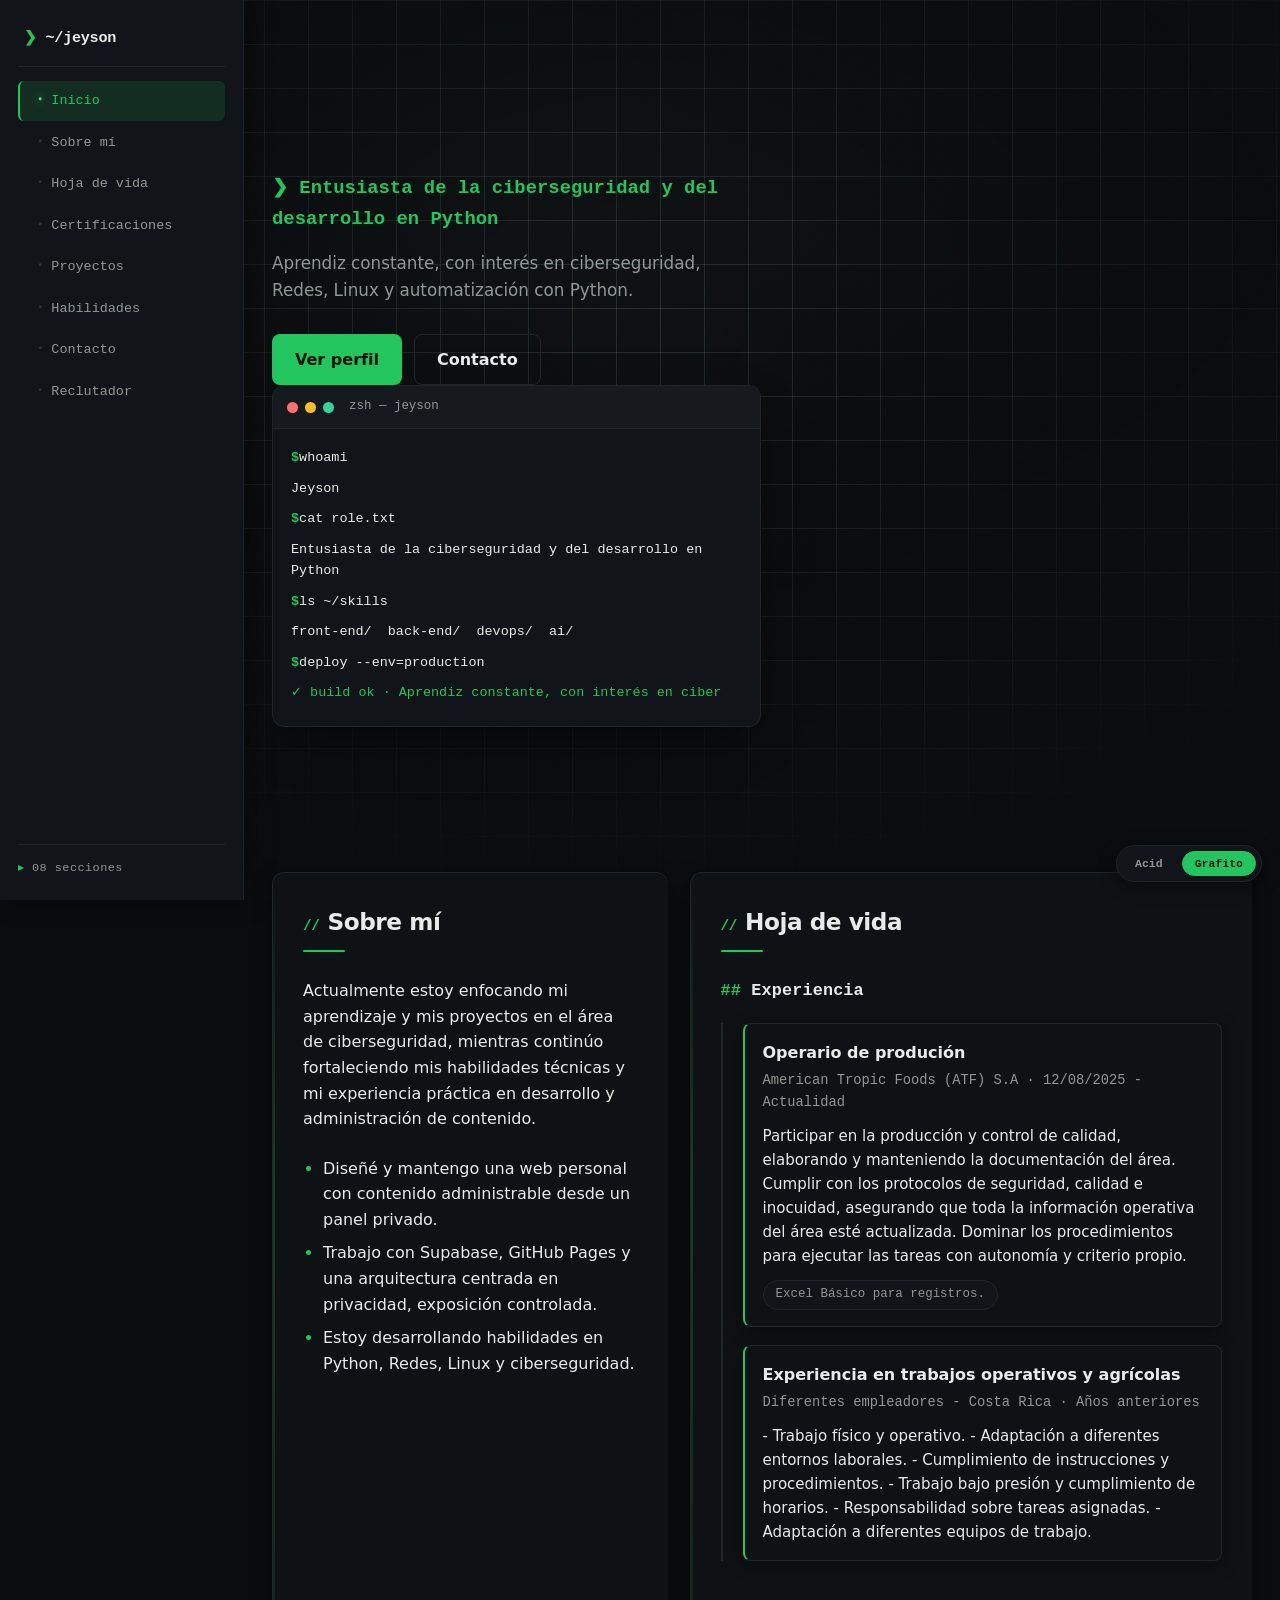
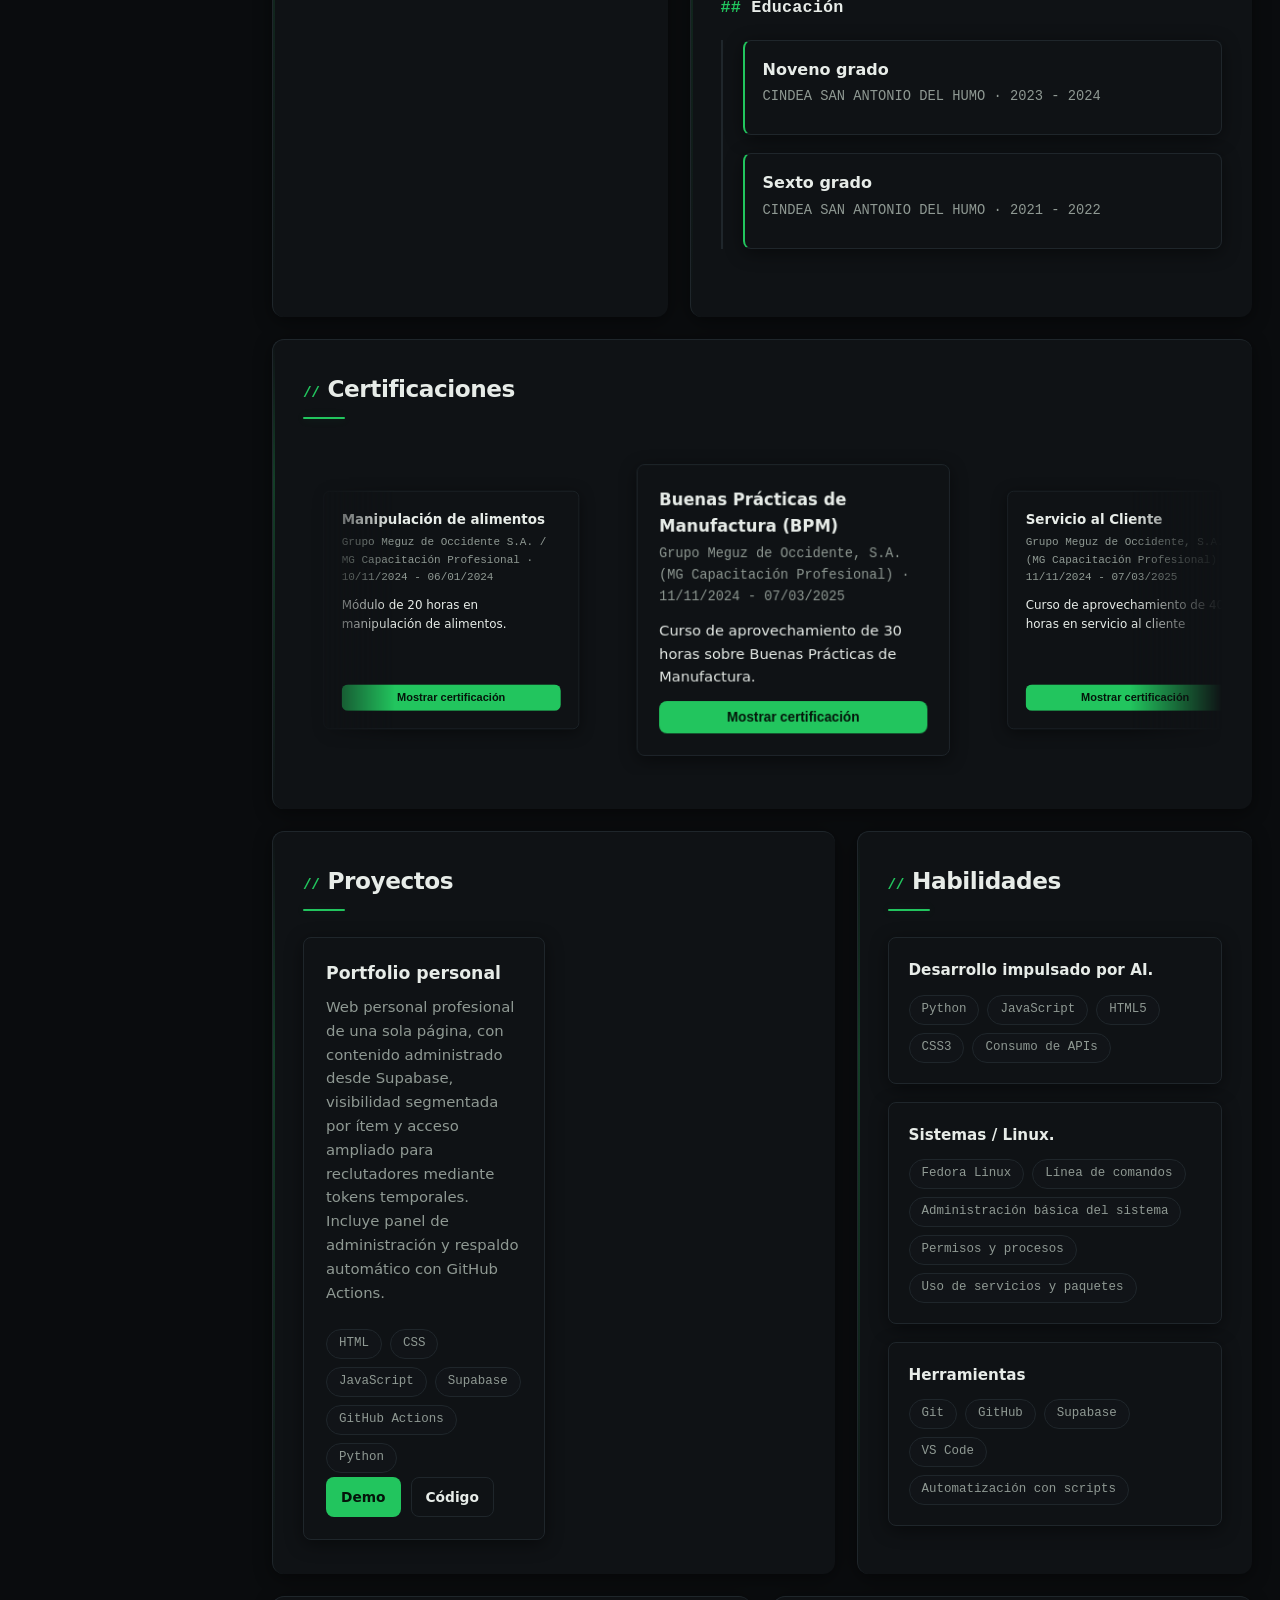
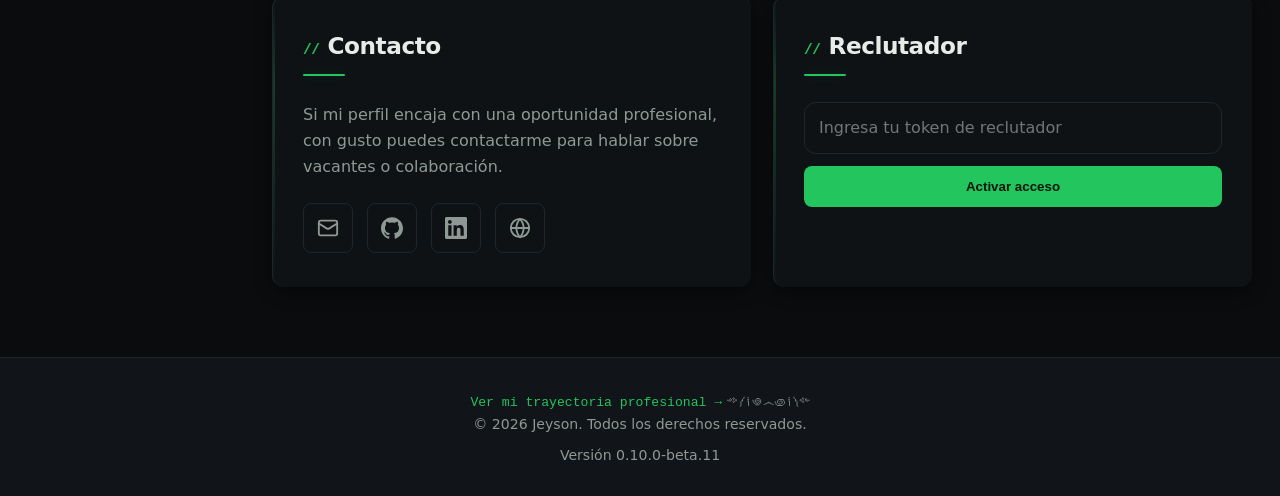
==== index.html @ a7261ca0 "rediseno UX/UI web principal (solo PC): dashboard/IDE + bento-grid, acento verde terminal, sidebar f" ====
<!DOCTYPE html>
<html lang="es" data-bg="graphite">
<head>
  <meta charset="UTF-8">
  <meta name="viewport" content="width=device-width, initial-scale=1.0">
  <title>⛓Portfolio⛓</title>
  <meta name="description" content="Web personal profesional.">
  <link rel="icon" type="image/x-icon" href="assets/darkness.ico">
  <link rel="stylesheet" href="style.css?v=15">
</head>
<body>
  <div class="bg-toggle" role="group" aria-label="Cambiar tono de fondo">
    <button type="button" data-bg="acid" aria-pressed="false">Acid</button>
    <button type="button" data-bg="graphite" aria-pressed="true">Grafito</button>
  </div>
  <main id="app"></main>
  <footer class="site-footer">
    <a class="peer-link" href="trayectoria/">Ver mi trayectoria profesional →</a>
    <a class="footer-admin" href="admin/">༺༼༐౷෴಄༐༽༻</a>
    <p class="footer-text">© 2026 Jeyson. Todos los derechos reservados.</p>
    <p>Versión 0.10.0-beta.11</p>
  </footer>
  <script>
    (function () {
      var root = document.documentElement;
      var buttons = Array.prototype.slice.call(document.querySelectorAll('.bg-toggle button'));
      function apply(bg) {
        root.setAttribute('data-bg', bg);
        buttons.forEach(function (b) {
          b.classList.toggle('active', b.getAttribute('data-bg') === bg);
          b.setAttribute('aria-pressed', b.getAttribute('data-bg') === bg ? 'true' : 'false');
        });
        try {
          localStorage.setItem('portfolio-bg', bg);
        } catch (e) {}
      }
      var saved = null;
      try {
        saved = localStorage.getItem('portfolio-bg');
      } catch (e) {}
      apply(saved || root.getAttribute('data-bg'));
      buttons.forEach(function (b) {
        b.addEventListener('click', function () {
          apply(b.getAttribute('data-bg'));
        });
      });
    })();
  </script>
  <script src="supabase-config.js?v=2"></script>
  <script src="script.js?v=24"></script>
</body>
</html>
---- style.css ----
/* =========================================================================
   Jeyson — Portfolio principal
   Tema: Dashboard/IDE + bento grid, acento verde terminal.
   PC (>=1025px): sidebar fija + hero split + bento macro-grid.
   Mobile (<1025px): sidebar oculta, vuelve la barra superior y todo se apila.
   Dos variantes de fondo: [data-bg="acid"] (verde tea, por defecto) y
   [data-bg="graphite"] (verde oscuro/acero).
   ========================================================================= */

:root {
  --radius: 12px;
  --radius-sm: 8px;
  --shadow: 0 4px 18px rgba(0, 0, 0, 0.45);
  --shadow-glow: 0 8px 24px -10px var(--accent-glow);
  --font: system-ui, -apple-system, "Segoe UI", Roboto, Helvetica, Arial, sans-serif;
  --font-mono: ui-monospace, "JetBrains Mono", "Cascadia Code", "SFMono-Regular", Menlo,
    Consolas, "Liberation Mono", monospace;
  --max-width: 1280px;
  --card-width: 320px;
  --sidebar-w: 244px;

  /* Acento único (verde terminal) — igual en ambas variantes */
  --accent: #22c55e;
  --accent-strong: #15803d;
  --accent-dim: rgba(34, 197, 94, 0.14);
  --accent-glow: rgba(34, 197, 94, 0.16);
  --accent-border: rgba(34, 197, 94, 0.42);
  --accent-soft: #4ade80;
  --on-accent: #04150a;
  --recruiter-accent: #39ff14;
}

/* ------------------------- Variante de fondo: acid (verde tea) --------- */
html[data-bg="acid"],
html:not([data-bg]) {
  --bg: #0b0f0c;
  --bg-alt: #131a15;
  --surface: #101713;
  --surface-hover: #16201a;
  --border: #22322a;
  --border-hover: #2f4a3c;
  --text: #e9f4ed;
  --text-muted: #98a9a0;
  --grid-line: rgba(74, 222, 128, 0.3);
  --grid-fade: rgba(74, 222, 128, 0.06);
  --panel-glint: rgba(34, 197, 94, 0.06);
}

/* ---------------------- Variante de fondo: graphite (verde acero) -------- */
html[data-bg="graphite"] {
  --bg: #0a0c0e;
  --bg-alt: #111418;
  --surface: #0f1215;
  --surface-hover: #161a1f;
  --border: #1f262b;
  --border-hover: #2a343b;
  --text: #e7ece8;
  --text-muted: #8f9993;
  --grid-line: rgba(120, 160, 140, 0.22);
  --grid-fade: rgba(120, 160, 140, 0.05);
  --panel-glint: rgba(180, 200, 190, 0.04);
}

* {
  box-sizing: border-box;
  margin: 0;
  padding: 0;
}

html {
  scroll-behavior: smooth;
  scroll-padding-top: 24px;
}

body {
  font-family: var(--font);
  background: var(--bg);
  color: var(--text);
  line-height: 1.6;
  overflow-x: hidden;
}

body::before {
  content: "";
  position: fixed;
  inset: 0;
  z-index: 0;
  pointer-events: none;
  opacity: 0.035;
  background-image: url("data:image/svg+xml,%3Csvg xmlns='http://www.w3.org/2000/svg' width='200' height='200'%3E%3Cfilter id='n'%3E%3CfeTurbulence type='fractalNoise' baseFrequency='0.9' numOctaves='2' stitchTiles='stitch'/%3E%3C/filter%3E%3Crect width='200' height='200' filter='url(%23n)' opacity='0.5'/%3E%3C/svg%3E");
}

body::after {
  content: "";
  position: fixed;
  inset: 0;
  z-index: 0;
  pointer-events: none;
  background-image: linear-gradient(to right, var(--grid-line) 1px, transparent 1px),
    linear-gradient(to bottom, var(--grid-line) 1px, transparent 1px),
    radial-gradient(ellipse 90% 70% at 45% 20%, var(--grid-fade), transparent 70%);
  background-size: 44px 44px, 44px 44px, 100% 100%;
  -webkit-mask-image: radial-gradient(ellipse 85% 85% at 50% 35%, #000 0%, transparent 80%);
  mask-image: radial-gradient(ellipse 85% 85% at 50% 35%, #000 0%, transparent 80%);
}

#app,
.site-footer {
  position: relative;
  z-index: 1;
}

a {
  color: var(--accent);
  text-decoration: none;
}

a:hover {
  text-decoration: underline;
}

/* =========================================================================
   Barra superior (se usa SOLO en <1025px; en PC queda oculta)
   ========================================================================= */
.site-header {
  display: none;
}

@media (max-width: 1024px) {
  .site-header {
    position: sticky;
    top: 0;
    z-index: 10;
    display: block;
    background: rgba(11, 15, 12, 0.72);
    backdrop-filter: blur(14px);
    -webkit-backdrop-filter: blur(14px);
    border-bottom: 1px solid var(--border);
  }
}

.nav ul {
  max-width: var(--max-width);
  margin: 0 auto;
  padding: 0 18px;
  display: flex;
  flex-wrap: wrap;
  gap: 4px;
  list-style: none;
  justify-content: center;
}

.nav a {
  display: inline-block;
  padding: 10px 11px;
  color: var(--text-muted);
  font-weight: 500;
  font-size: 0.86rem;
  border-bottom: 2px solid transparent;
  transition: color 0.2s ease, border-color 0.2s ease;
}

.nav a:hover {
  color: var(--text);
  border-bottom-color: var(--accent-dim);
  text-decoration: none;
}

.nav a.active {
  color: var(--text);
  border-bottom-color: var(--accent);
}

/* =========================================================================
   Sidebar fija (PC >= 1025px) — estilo IDE
   ========================================================================= */
@media (min-width: 1025px) {
  .nav-sidebar {
    position: fixed;
    left: 0;
    top: 0;
    bottom: 0;
    width: var(--sidebar-w);
    z-index: 20;
    display: flex;
    flex-direction: column;
    padding: 26px 18px 22px;
    background: var(--bg-alt);
    border-right: 1px solid var(--border);
    box-shadow: 4px 0 24px rgba(0, 0, 0, 0.35);
  }

  .sidebar-brand {
    font-family: var(--font-mono);
    font-size: 0.95rem;
    font-weight: 600;
    color: var(--text);
    padding: 0 6px 16px;
    border-bottom: 1px solid var(--border);
    letter-spacing: -0.02em;
  }

  .sidebar-brand::before {
    content: "❯ ";
    color: var(--accent);
  }

  .sidebar-nav {
    flex: 1;
    overflow-y: auto;
    margin-top: 14px;
  }

  .sidebar-nav ul {
    list-style: none;
    display: flex;
    flex-direction: column;
    gap: 2px;
  }

  .sidebar-nav a {
    display: block;
    position: relative;
    padding: 9px 14px 9px 18px;
    color: var(--text-muted);
    font-family: var(--font-mono);
    font-size: 0.84rem;
    border-radius: 6px;
    border-left: 2px solid transparent;
    transition: color 0.18s ease, background-color 0.18s ease, border-color 0.18s ease;
  }

  .sidebar-nav a::before {
    content: "●";
    font-size: 0.45rem;
    vertical-align: middle;
    margin-right: 9px;
    color: var(--border-hover);
    transform: translateY(-1px);
    display: inline-block;
  }

  .sidebar-nav a:hover {
    color: var(--text);
    background: var(--accent-dim);
    border-left-color: var(--accent);
    text-decoration: none;
  }

  .sidebar-nav a:hover::before {
    color: var(--accent);
  }

  .sidebar-nav a.active {
    color: var(--accent);
    background: var(--accent-dim);
    border-left-color: var(--accent);
  }

  .sidebar-nav a.active::before {
    color: var(--accent-soft);
    text-shadow: 0 0 8px var(--accent);
  }

  .sidebar-count {
    margin-top: 14px;
    padding-top: 14px;
    border-top: 1px solid var(--border);
    font-family: var(--font-mono);
    font-size: 0.74rem;
    color: var(--text-muted);
    letter-spacing: 0.04em;
  }

  .sidebar-count::before {
    content: "▸ ";
    color: var(--accent);
  }
}

/* =========================================================================
   Toggle de tono de fondo (preview — se quita al decidir el tono final)
   ========================================================================= */
.bg-toggle {
  display: none;
}

@media (min-width: 1025px) {
  .bg-toggle {
    display: flex;
    gap: 6px;
    position: fixed;
    right: 18px;
    bottom: 18px;
    z-index: 40;
    padding: 5px;
    background: var(--bg-alt);
    border: 1px solid var(--border);
    border-radius: 999px;
    box-shadow: var(--shadow);
  }

  .bg-toggle button {
    border: 1px solid transparent;
    background: transparent;
    color: var(--text-muted);
    font: 600 0.72rem var(--font-mono);
    padding: 5px 12px;
    border-radius: 999px;
    cursor: pointer;
    transition: color 0.2s ease, background-color 0.2s ease, border-color 0.2s ease;
  }

  .bg-toggle button:hover {
    color: var(--text);
  }

  .bg-toggle button.active {
    color: var(--on-accent);
    background: var(--accent);
    border-color: var(--accent);
  }
}

/* =========================================================================
   Layout principal — bento macro-grid
   ========================================================================= */
#app {
  display: block;
}

.section {
  max-width: var(--max-width);
  margin: 0 auto;
  padding: 72px 22px;
}

@media (min-width: 1025px) {
  #app {
    display: grid;
    grid-template-columns: repeat(12, 1fr);
    gap: 22px;
    padding: 40px 28px 70px calc(var(--sidebar-w) + 28px);
    max-width: 1560px;
    margin: 0 auto;
  }

  .section {
    display: flex;
    flex-direction: column;
    max-width: none;
    margin: 0;
    padding: 30px 30px 34px;
    background: var(--surface);
    border: 0 solid var(--border);
    border-top-width: 1px;
    border-left-width: 1px;
    border-radius: var(--radius);
    box-shadow: var(--shadow);
    position: relative;
    overflow: hidden;
  }

  .section::before {
    content: "";
    position: absolute;
    left: 0;
    top: 0;
    bottom: 0;
    width: 2px;
    background: linear-gradient(180deg, transparent, var(--accent) 30%, transparent 100%);
    opacity: 0.25;
  }

  #inicio {
    grid-column: 1 / -1;
    background: transparent;
    border: none;
    box-shadow: none;
    padding: 20px 0 10px;
  }

  #inicio::before {
    display: none;
  }

  #sobre-mi {
    grid-column: span 5;
  }

  #cv {
    grid-column: span 7;
  }

  #proyectos {
    grid-column: span 7;
  }

  #habilidades {
    grid-column: span 5;
  }

  #certificaciones {
    grid-column: 1 / -1;
  }

  #contacto {
    grid-column: span 6;
  }

  #reclutador {
    grid-column: span 6;
  }
}

.section-title {
  font-size: 1.45rem;
  margin-bottom: 26px;
  letter-spacing: -0.02em;
  position: relative;
  padding-bottom: 12px;
  font-weight: 700;
  font-family: var(--font);
}

.section-title::before {
  content: "// ";
  color: var(--accent);
  font-family: var(--font-mono);
  font-size: 0.9rem;
}

.section-title::after {
  content: "";
  position: absolute;
  left: 0;
  bottom: 0;
  width: 42px;
  height: 2px;
  border-radius: 2px;
  background: var(--accent);
  box-shadow: 0 0 10px var(--accent-glow);
}

/* =========================================================================
   Hero split + terminal
   ========================================================================= */
@media (min-width: 1025px) {
  .hero-split {
    display: grid;
    grid-template-columns: 1.05fr 0.95fr;
    gap: 48px;
    align-items: center;
    min-height: calc(100vh - 120px);
  }
}

@media (max-width: 1024px) {
  .hero-split {
    display: block;
  }

  .hero-terminal {
    display: none;
  }
}

.hero {
  text-align: left;
}

.hero-photo {
  width: 84px;
  height: 84px;
  object-fit: cover;
  border-radius: 12px;
  border: 1px solid var(--accent-border);
  filter: grayscale(0.2);
  margin-bottom: 22px;
  box-shadow: var(--shadow);
}

.hero-name {
  font-size: clamp(2.2rem, 5vw, 3.6rem);
  letter-spacing: -0.03em;
  line-height: 1.05;
  margin-bottom: 10px;
  font-weight: 800;
}

.hero-role {
  font-size: 1.18rem;
  color: var(--accent);
  font-weight: 600;
  margin-bottom: 16px;
  font-family: var(--font-mono);
}

.hero-role::before {
  content: "❯ ";
}

.hero-tagline {
  color: var(--text-muted);
  font-size: 1.05rem;
  max-width: 460px;
  margin-bottom: 30px;
}

.hero-actions {
  display: flex;
  gap: 12px;
  flex-wrap: wrap;
}

.btn {
  display: inline-block;
  padding: 12px 22px;
  border-radius: var(--radius-sm);
  background: var(--accent);
  color: var(--on-accent);
  font-weight: 600;
  border: 1px solid transparent;
  cursor: pointer;
  transition: background-color 0.2s ease, border-color 0.2s ease, box-shadow 0.2s ease,
    transform 0.2s ease;
}

.btn:hover {
  background: var(--accent-soft);
  color: var(--on-accent);
  box-shadow: var(--shadow-glow);
  transform: translateY(-2px);
  text-decoration: none;
}

.btn--secondary {
  background: transparent;
  border-color: var(--border);
  color: var(--text);
}

.btn--secondary:hover {
  border-color: var(--accent);
  color: var(--accent);
  background: var(--accent-dim);
  box-shadow: none;
  transform: none;
}

.btn--small {
  padding: 8px 14px;
  font-size: 0.86rem;
}

/* ------- Terminal decorativo ------- */
.hero-terminal {
  background: var(--bg-alt);
  border: 1px solid var(--border);
  border-radius: var(--radius);
  box-shadow: 0 18px 50px -20px rgba(0, 0, 0, 0.8);
  overflow: hidden;
  font-family: var(--font-mono);
}

.terminal-bar {
  display: flex;
  align-items: center;
  gap: 7px;
  padding: 11px 14px;
  background: var(--surface-hover);
  border-bottom: 1px solid var(--border);
}

.terminal-dot {
  width: 11px;
  height: 11px;
  border-radius: 50%;
  background: var(--border-hover);
}

.terminal-dot:nth-child(1) {
  background: #f87171;
}
.terminal-dot:nth-child(2) {
  background: #fbbf24;
}
.terminal-dot:nth-child(3) {
  background: #34d399;
}

.terminal-title {
  margin-left: 8px;
  color: var(--text-muted);
  font-size: 0.78rem;
}

.terminal-body {
  padding: 18px 18px 22px;
  display: grid;
  gap: 9px;
}

.terminal-line {
  font-size: 0.84rem;
  color: var(--text);
  display: flex;
  flex-wrap: wrap;
}

.terminal-prompt {
  color: var(--accent);
  font-weight: 600;
}

.terminal-text {
  white-space: pre-wrap;
}

.terminal-line:nth-last-child(1) .terminal-text {
  color: var(--accent);
}

/* =========================================================================
   Sobre mí
   ========================================================================= */
.about-text {
  margin-bottom: 16px;
  color: var(--text);
}

.about-highlights {
  margin-top: 24px;
  padding-left: 20px;
  display: grid;
  gap: 8px;
}

.about-highlights li::marker {
  color: var(--accent);
}

/* =========================================================================
   CV / timeline
   ========================================================================= */
.cv-block {
  margin-bottom: 34px;
}

.cv-subtitle {
  font-size: 1.05rem;
  margin-bottom: 18px;
  color: var(--text);
  font-family: var(--font-mono);
  letter-spacing: 0.01em;
}

.cv-subtitle::before {
  content: "## ";
  color: var(--accent);
}

.timeline {
  border-left: 2px solid var(--border);
  padding-left: 20px;
  display: grid;
  gap: 18px;
}

.timeline-entry {
  background: var(--surface);
  border: 1px solid var(--border);
  border-left: 2px solid var(--accent);
  border-radius: var(--radius-sm);
  padding: 16px 18px;
  box-shadow: var(--shadow);
}

.timeline-role {
  font-size: 1rem;
  margin-bottom: 4px;
  font-weight: 700;
}

.timeline-meta {
  color: var(--text-muted);
  font-size: 0.86rem;
  font-family: var(--font-mono);
  margin-bottom: 10px;
}

.timeline-summary {
  color: var(--text);
  font-size: 0.94rem;
}

.tags {
  list-style: none;
  display: flex;
  flex-wrap: wrap;
  gap: 8px;
  margin-top: 12px;
}

.tag {
  background: var(--bg-alt);
  border: 1px solid var(--border);
  border-radius: 999px;
  padding: 4px 12px;
  font-size: 0.78rem;
  color: var(--text-muted);
  font-family: var(--font-mono);
  transition: color 0.2s ease, border-color 0.2s ease, background-color 0.2s ease;
}

.tag:hover {
  color: var(--accent);
  border-color: var(--accent-strong);
}

/* =========================================================================
   Proyectos
   ========================================================================= */
.projects-grid {
  display: grid;
  grid-template-columns: repeat(auto-fill, minmax(240px, 1fr));
  gap: 18px;
}

.project-card {
  background: var(--surface);
  border: 1px solid var(--border);
  border-radius: var(--radius-sm);
  padding: 22px;
  display: flex;
  flex-direction: column;
  box-shadow: var(--shadow);
}

.project-title {
  font-size: 1.08rem;
  margin-bottom: 8px;
  font-weight: 700;
}

.project-description {
  color: var(--text-muted);
  font-size: 0.93rem;
  margin-bottom: 12px;
  flex: 1;
}

.project-links {
  display: flex;
  gap: 10px;
  flex-wrap: wrap;
  margin-top: 4px;
}

/* =========================================================================
   Habilidades
   ========================================================================= */
.skills-grid {
  display: grid;
  grid-template-columns: repeat(auto-fill, minmax(200px, 1fr));
  gap: 18px;
}

.skill-group {
  background: var(--surface);
  border: 1px solid var(--border);
  border-radius: var(--radius-sm);
  padding: 20px;
  box-shadow: var(--shadow);
}

.skill-category {
  font-size: 0.95rem;
  margin-bottom: 12px;
  color: var(--text);
  font-weight: 700;
}

.timeline-entry,
.project-card,
.skill-group {
  transition: border-color 0.25s ease, box-shadow 0.25s ease, background-color 0.25s ease,
    transform 0.25s ease;
}

.timeline-entry:hover,
.project-card:hover,
.skill-group:hover {
  border-color: var(--accent-border);
  background: var(--surface-hover);
  transform: translateY(-3px);
  box-shadow: 0 10px 28px -12px rgba(34, 197, 94, 0.35);
}

/* =========================================================================
   Certificaciones
   ========================================================================= */
.certifications-group {
  margin-bottom: 22px;
}

.certifications-subtitle {
  font-size: 1rem;
  color: var(--text);
  margin: 0 0 4px;
  font-weight: 700;
}

.certifications-carousel {
  overflow: hidden;
  padding: 16px 0;
  touch-action: pan-y;
  cursor: grab;
  -webkit-mask-image: linear-gradient(to right, transparent, #000 10%, #000 90%, transparent);
  mask-image: linear-gradient(to right, transparent, #000 10%, #000 90%, transparent);
}

.certifications-carousel.is-dragging {
  cursor: grabbing;
  user-select: none;
}

.cert-carousel-track {
  display: flex;
  width: max-content;
  gap: 0;
  will-change: transform;
}

.certifications-carousel .certification-card {
  flex: none;
  width: var(--card-width);
  margin-right: 22px;
  position: relative;
  transform-origin: center;
  transition: transform 0.25s ease, border-color 0.2s ease, box-shadow 0.2s ease,
    background-color 0.2s ease;
}

.certifications-carousel.is-moving .certification-card {
  transition: none;
}

.certifications-carousel .certification-card:hover {
  border-color: var(--accent-border);
  background: var(--surface-hover);
}

.certifications-carousel .certification-card.is-focus {
  z-index: 2;
}

.certification-card {
  background: var(--surface);
  border: 1px solid var(--border);
  border-radius: var(--radius-sm);
  padding: 22px;
  display: flex;
  flex-direction: column;
  box-shadow: var(--shadow);
}

.certification-title {
  font-size: 1.05rem;
  margin-bottom: 4px;
  font-weight: 700;
}

.certification-meta {
  color: var(--text-muted);
  font-size: 0.86rem;
  font-family: var(--font-mono);
  margin-bottom: 12px;
}

.certification-description {
  color: var(--text);
  font-size: 0.93rem;
  margin-bottom: 12px;
  flex: 1;
}

.certification-credential {
  color: var(--accent);
  font-size: 0.82rem;
  margin-bottom: 12px;
  word-break: break-all;
  font-family: var(--font-mono);
}

.cert-modal-overlay {
  position: fixed;
  inset: 0;
  z-index: 1000;
  display: flex;
  align-items: center;
  justify-content: center;
  padding: 24px;
  background: rgba(8, 12, 10, 0.74);
}

.cert-modal {
  display: flex;
  flex-direction: column;
  max-width: 640px;
  width: 100%;
  max-height: 90vh;
  background: var(--surface);
  border: 1px solid var(--border);
  border-radius: var(--radius);
  box-shadow: var(--shadow);
  overflow: hidden;
}

.cert-modal-header {
  display: flex;
  align-items: center;
  justify-content: space-between;
  gap: 12px;
  padding: 14px 18px;
  border-bottom: 1px solid var(--border);
}

.cert-modal-title {
  margin: 0;
  font-size: 1rem;
}

.cert-modal-close {
  flex: none;
  width: 32px;
  height: 32px;
  border: 1px solid var(--border);
  border-radius: 50%;
  background: var(--bg-alt);
  color: var(--text-muted);
  font-size: 1.1rem;
  line-height: 1;
  cursor: pointer;
}

.cert-modal-close:hover {
  color: var(--accent);
  border-color: var(--accent);
}

.cert-modal-body {
  padding: 18px;
  overflow-y: auto;
  display: flex;
  flex-direction: column;
  gap: 14px;
  align-items: center;
}

.cert-modal-media {
  width: 100%;
  max-height: 62vh;
  object-fit: contain;
  border-radius: var(--radius);
  border: 1px solid var(--border);
  background: var(--bg);
}

.cert-modal-frame {
  width: 100%;
  height: 62vh;
  object-fit: fill;
}

.cert-modal-notice {
  width: 100%;
  padding: 14px;
  border: 1px solid var(--border);
  border-left: 3px solid var(--accent);
  border-radius: var(--radius);
  background: var(--bg-alt);
  color: var(--text-muted);
  font-size: 0.9rem;
}

/* =========================================================================
   Contacto
   ========================================================================= */
.contact {
  max-width: 520px;
}

.contact-message {
  color: var(--text-muted);
  margin-bottom: 24px;
}

.social-links {
  display: flex;
  flex-wrap: wrap;
  gap: 14px;
}

.social-link {
  display: inline-flex;
  align-items: center;
  justify-content: center;
  width: 50px;
  height: 50px;
  border-radius: var(--radius-sm);
  background: var(--surface);
  border: 1px solid var(--border);
  color: var(--text-muted);
  transition: color 0.2s ease, border-color 0.2s ease, transform 0.2s ease;
}

.social-link:hover {
  color: var(--accent);
  border-color: var(--accent);
  transform: translateY(-2px);
  text-decoration: none;
}

.social-link svg {
  width: 22px;
  height: 22px;
}

/* =========================================================================
   Reclutador
   ========================================================================= */
.recruiter {
  max-width: 520px;
}

.recruiter-status {
  color: var(--text-muted);
  margin-bottom: 16px;
}

.recruiter-form {
  display: flex;
  flex-direction: column;
  gap: 12px;
}

.recruiter-input {
  padding: 12px 14px;
  border-radius: var(--radius);
  border: 1px solid var(--border);
  background: var(--surface);
  color: var(--text);
  font: inherit;
}

.recruiter-input:focus {
  outline: none;
  border-color: var(--accent);
}

.recruiter-feedback {
  color: var(--accent);
  font-size: 0.9rem;
}

.recruiter-marked {
  position: relative;
  border-top: 3px solid var(--recruiter-accent);
  box-shadow: 0 0 14px rgba(57, 255, 20, 0.25);
}

/* =========================================================================
   Footer
   ========================================================================= */
.site-footer {
  border-top: 1px solid var(--border);
  padding: 30px 24px;
  text-align: center;
  color: var(--text-muted);
  font-size: 0.88rem;
  background: var(--bg-alt);
}

.footer-text {
  margin-bottom: 8px;
}

.peer-link {
  display: inline-block;
  margin-top: 4px;
  color: var(--accent);
  font-size: 0.82rem;
  font-family: var(--font-mono);
}

.peer-link:hover {
  text-decoration: underline;
}

.footer-admin {
  color: var(--text-muted);
  font-size: 0.78rem;
}

.footer-admin:hover {
  color: var(--accent);
}

/* =========================================================================
   Errores / estados
   ========================================================================= */
.error {
  max-width: var(--max-width);
  margin: 80px auto;
  padding: 24px;
  background: var(--surface);
  border: 1px solid var(--border);
  border-radius: var(--radius);
  text-align: center;
}

.error h1 {
  margin-bottom: 8px;
}

/* =========================================================================
   Scroll reveal
   ========================================================================= */
.reveal {
  opacity: 0;
  transform: translateY(22px);
  transition: opacity 0.6s ease, transform 0.6s ease;
}

.reveal.is-visible {
  opacity: 1;
  transform: none;
}

/* =========================================================================
   Responsive / accesibilidad
   ========================================================================= */
@media (max-width: 1024px) {
  #app {
    display: block;
  }

  .section {
    padding: 60px 18px;
  }

  .hero {
    text-align: center;
  }

  .hero-photo {
    width: 112px;
    height: 112px;
    border-radius: 50%;
    margin: 0 auto 20px;
    display: block;
  }

  .hero-tagline {
    margin: 0 auto 28px;
  }

  .hero-actions {
    justify-content: center;
  }

  .nav a {
    padding: 8px 9px;
    font-size: 0.8rem;
  }

  .hero-role {
    font-size: 1.05rem;
  }
}

@media (max-width: 768px) {
  body::after {
    display: none;
  }
}

@media (prefers-reduced-motion: reduce) {
  html {
    scroll-behavior: auto;
  }

  .reveal {
    opacity: 1;
    transform: none;
    transition: none;
  }

  .btn,
  .nav a,
  .sidebar-nav a,
  .tag,
  .timeline-entry,
  .project-card,
  .skill-group,
  .certifications-carousel .certification-card,
  .social-link {
    transition: none;
  }

  .btn:hover,
  .timeline-entry:hover,
  .project-card:hover,
  .skill-group:hover {
    transform: none;
    box-shadow: var(--shadow);
  }
}
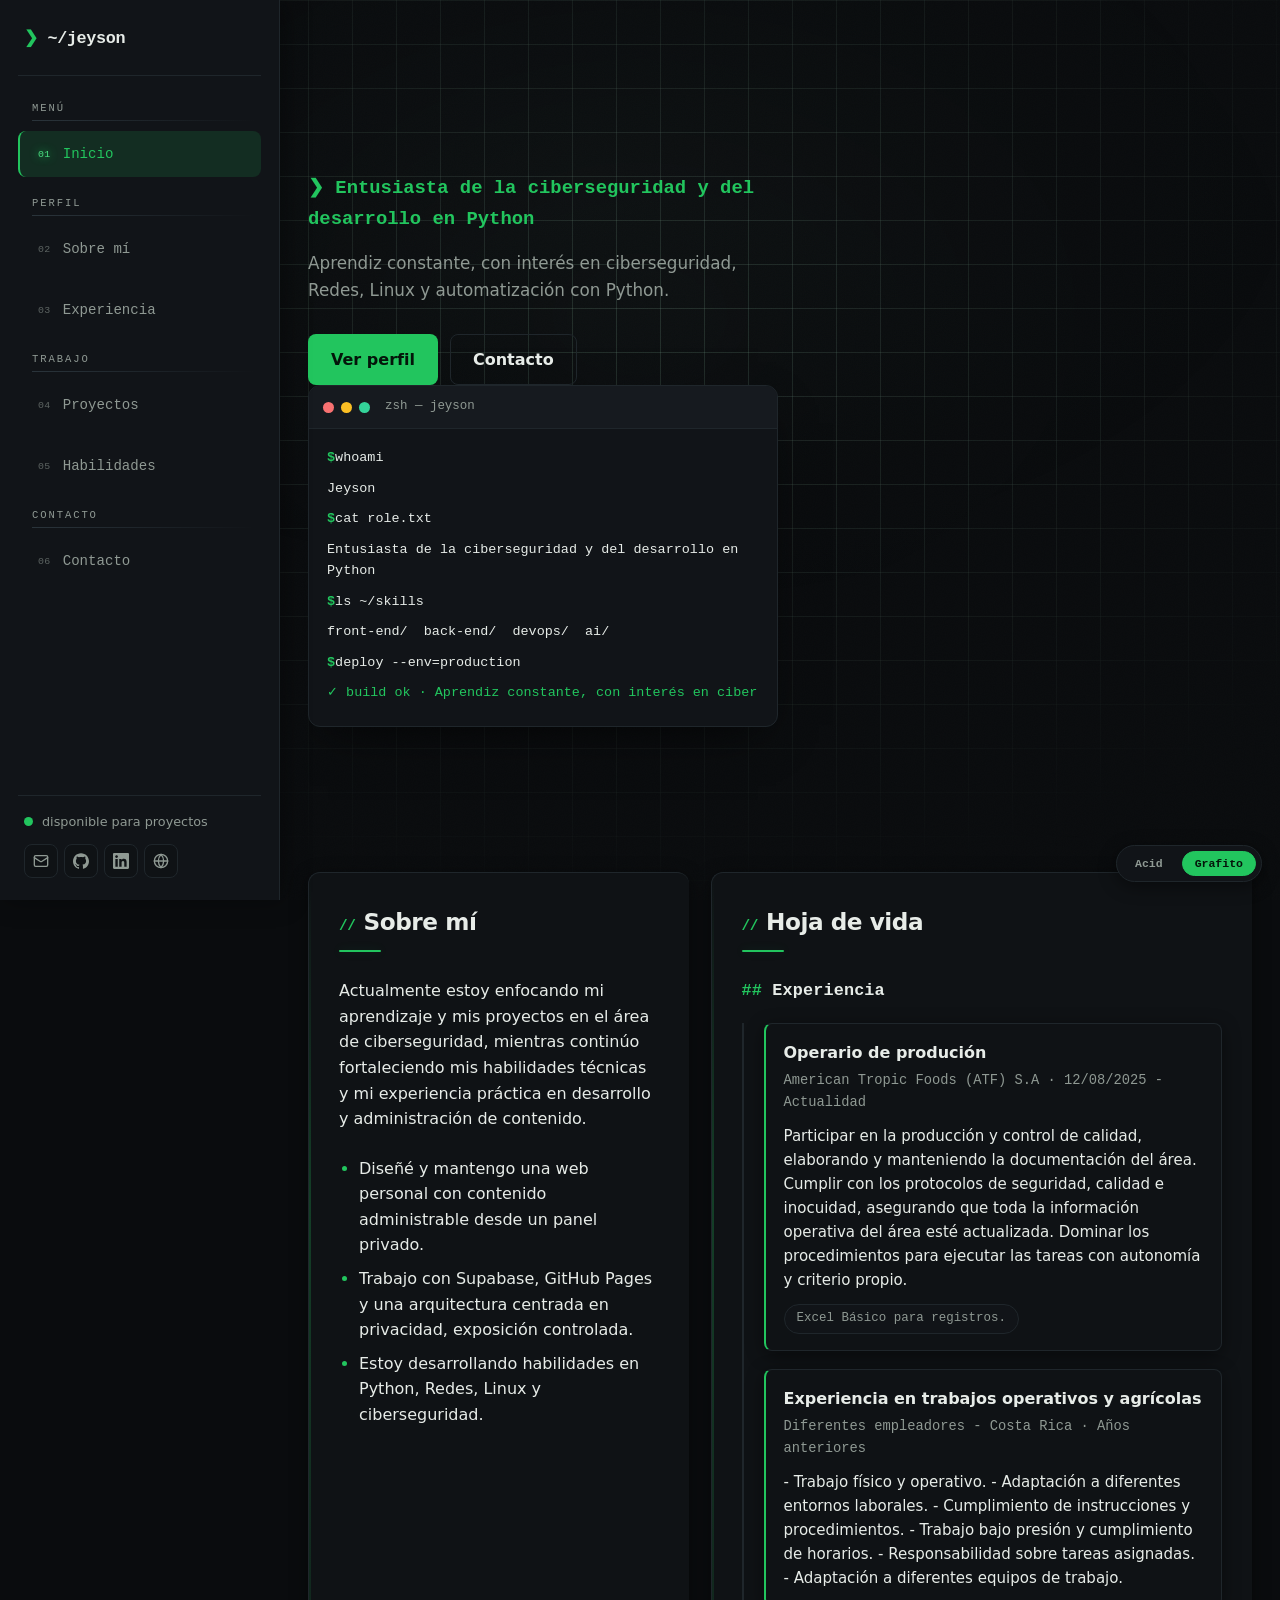
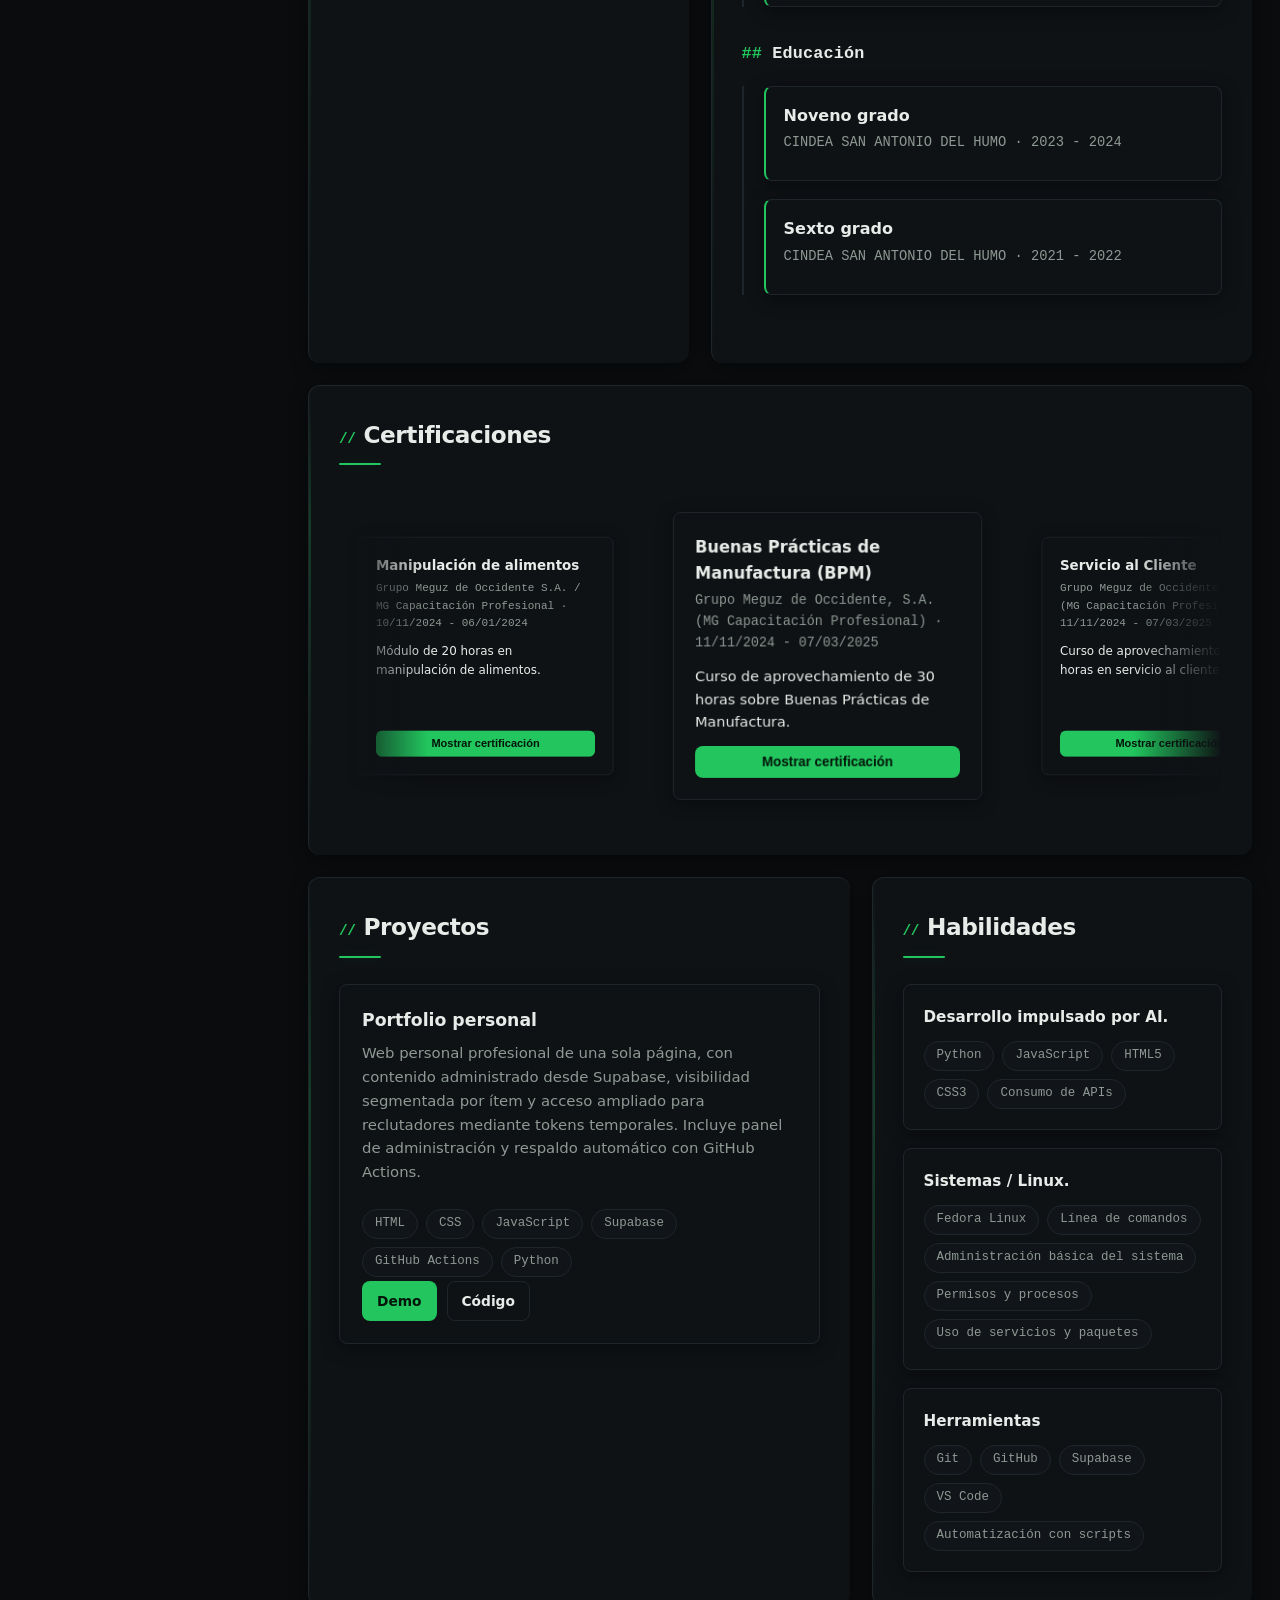
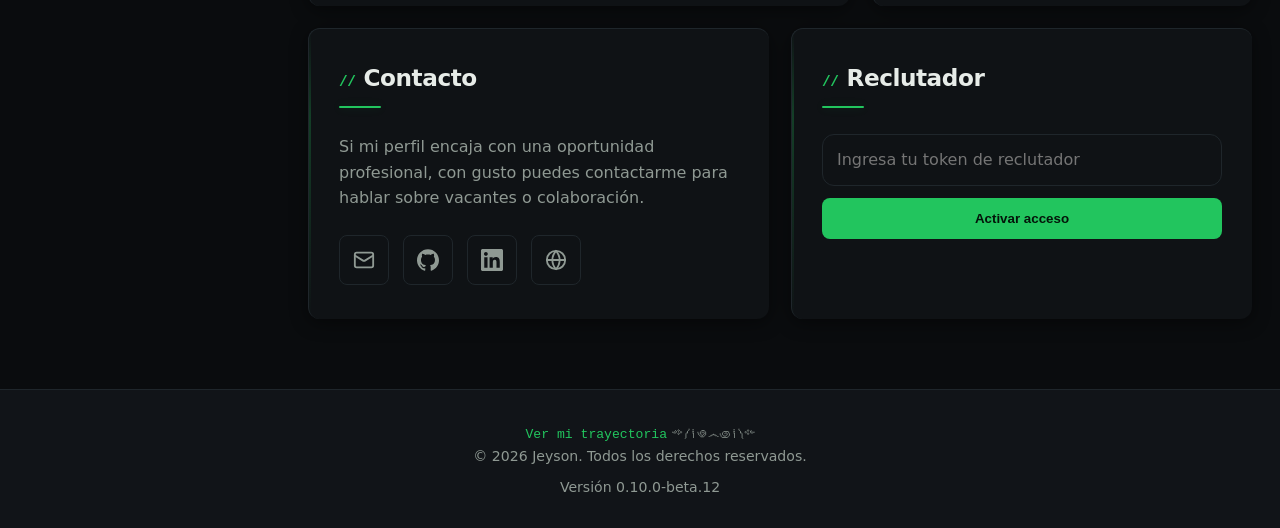
==== commit 051abe02: "sidebar PC: 6 items con nombres generales y grupos (Menu/Perfil/Trabajo/Contacto) numerados 01-06, m" ====
--- a/index.html
+++ b/index.html
@@ -6,7 +6,7 @@
   <title>⛓Portfolio⛓</title>
   <meta name="description" content="Web personal profesional.">
   <link rel="icon" type="image/x-icon" href="assets/darkness.ico">
-  <link rel="stylesheet" href="style.css?v=15">
+  <link rel="stylesheet" href="style.css?v=16">
 </head>
 <body>
   <div class="bg-toggle" role="group" aria-label="Cambiar tono de fondo">
@@ -15,10 +15,10 @@
   </div>
   <main id="app"></main>
   <footer class="site-footer">
-    <a class="peer-link" href="trayectoria/">Ver mi trayectoria profesional →</a>
+    <a class="peer-link" href="trayectoria/">Ver mi trayectoria</a>
     <a class="footer-admin" href="admin/">༺༼༐౷෴಄༐༽༻</a>
     <p class="footer-text">© 2026 Jeyson. Todos los derechos reservados.</p>
-    <p>Versión 0.10.0-beta.11</p>
+    <p>Versión 0.10.0-beta.12</p>
   </footer>
   <script>
     (function () {
@@ -47,6 +47,6 @@
     })();
   </script>
   <script src="supabase-config.js?v=2"></script>
-  <script src="script.js?v=24"></script>
+  <script src="script.js?v=25"></script>
 </body>
 </html>
--- a/style.css
+++ b/style.css
@@ -17,7 +17,7 @@
     Consolas, "Liberation Mono", monospace;
   --max-width: 1280px;
   --card-width: 320px;
-  --sidebar-w: 244px;
+  --sidebar-w: 280px;
 
   /* Acento único (verde terminal) — igual en ambas variantes */
   --accent: #22c55e;
@@ -192,10 +192,10 @@
 
   .sidebar-brand {
     font-family: var(--font-mono);
-    font-size: 0.95rem;
+    font-size: 1.05rem;
     font-weight: 600;
     color: var(--text);
-    padding: 0 6px 16px;
+    padding: 0 6px 22px;
     border-bottom: 1px solid var(--border);
     letter-spacing: -0.02em;
   }
@@ -208,35 +208,57 @@
   .sidebar-nav {
     flex: 1;
     overflow-y: auto;
-    margin-top: 14px;
+    margin-top: 20px;
   }
 
   .sidebar-nav ul {
     list-style: none;
     display: flex;
     flex-direction: column;
-    gap: 2px;
+    gap: 14px;
+  }
+
+  .sidebar-group {
+    font-family: var(--font-mono);
+    font-size: 0.66rem;
+    text-transform: uppercase;
+    letter-spacing: 0.18em;
+    color: var(--text-muted);
+    padding: 4px 14px;
+    margin-bottom: -4px;
+    position: relative;
+  }
+
+  .sidebar-group::after {
+    content: "";
+    position: absolute;
+    left: 14px;
+    right: 6px;
+    bottom: 0;
+    height: 1px;
+    background: linear-gradient(90deg, var(--border-hover), transparent);
   }
 
   .sidebar-nav a {
     display: block;
     position: relative;
-    padding: 9px 14px 9px 18px;
+    padding: 12px 16px 12px 18px;
     color: var(--text-muted);
     font-family: var(--font-mono);
-    font-size: 0.84rem;
-    border-radius: 6px;
+    font-size: 0.88rem;
+    border-radius: 8px;
     border-left: 2px solid transparent;
     transition: color 0.18s ease, background-color 0.18s ease, border-color 0.18s ease;
   }
 
   .sidebar-nav a::before {
-    content: "●";
-    font-size: 0.45rem;
-    vertical-align: middle;
-    margin-right: 9px;
-    color: var(--border-hover);
-    transform: translateY(-1px);
+    content: attr(data-num);
+    font-size: 0.62rem;
+    color: var(--text-muted);
+    opacity: 0.6;
+    letter-spacing: 0.04em;
+    margin-right: 12px;
+    vertical-align: 1px;
     display: inline-block;
   }
 
@@ -249,6 +271,7 @@
 
   .sidebar-nav a:hover::before {
     color: var(--accent);
+    opacity: 1;
   }
 
   .sidebar-nav a.active {
@@ -259,22 +282,77 @@
 
   .sidebar-nav a.active::before {
     color: var(--accent-soft);
+    opacity: 1;
     text-shadow: 0 0 8px var(--accent);
   }
 
-  .sidebar-count {
-    margin-top: 14px;
-    padding-top: 14px;
+  .sidebar-status {
+    margin-top: 18px;
+    padding-top: 16px;
     border-top: 1px solid var(--border);
-    font-family: var(--font-mono);
-    font-size: 0.74rem;
+  }
+
+  .sidebar-avail {
+    display: flex;
+    align-items: center;
+    gap: 9px;
+    font-size: 0.8rem;
     color: var(--text-muted);
-    letter-spacing: 0.04em;
-  }
-
-  .sidebar-count::before {
-    content: "▸ ";
+    padding: 0 6px;
+  }
+
+  .sidebar-avail-dot {
+    flex: none;
+    width: 9px;
+    height: 9px;
+    border-radius: 50%;
+    background: var(--accent);
+    box-shadow: 0 0 0 0 rgba(34, 197, 94, 0.5);
+    animation: sidebar-pulse 2.2s ease-out infinite;
+  }
+
+  @keyframes sidebar-pulse {
+    0% {
+      box-shadow: 0 0 0 0 rgba(34, 197, 94, 0.45);
+    }
+    70% {
+      box-shadow: 0 0 0 8px rgba(34, 197, 94, 0);
+    }
+    100% {
+      box-shadow: 0 0 0 0 rgba(34, 197, 94, 0);
+    }
+  }
+
+  .sidebar-socials {
+    display: flex;
+    gap: 6px;
+    margin-top: 12px;
+    padding: 0 6px;
+  }
+
+  .sidebar-social {
+    display: inline-flex;
+    align-items: center;
+    justify-content: center;
+    width: 34px;
+    height: 34px;
+    border-radius: var(--radius-sm);
+    background: var(--surface);
+    border: 1px solid var(--border);
+    color: var(--text-muted);
+    transition: color 0.2s ease, border-color 0.2s ease, transform 0.2s ease;
+  }
+
+  .sidebar-social:hover {
     color: var(--accent);
+    border-color: var(--accent);
+    transform: translateY(-2px);
+    text-decoration: none;
+  }
+
+  .sidebar-social svg {
+    width: 16px;
+    height: 16px;
   }
 }
 
@@ -1216,4 +1294,8 @@
     transform: none;
     box-shadow: var(--shadow);
   }
-}
+
+  .sidebar-avail-dot {
+    animation: none;
+  }
+}
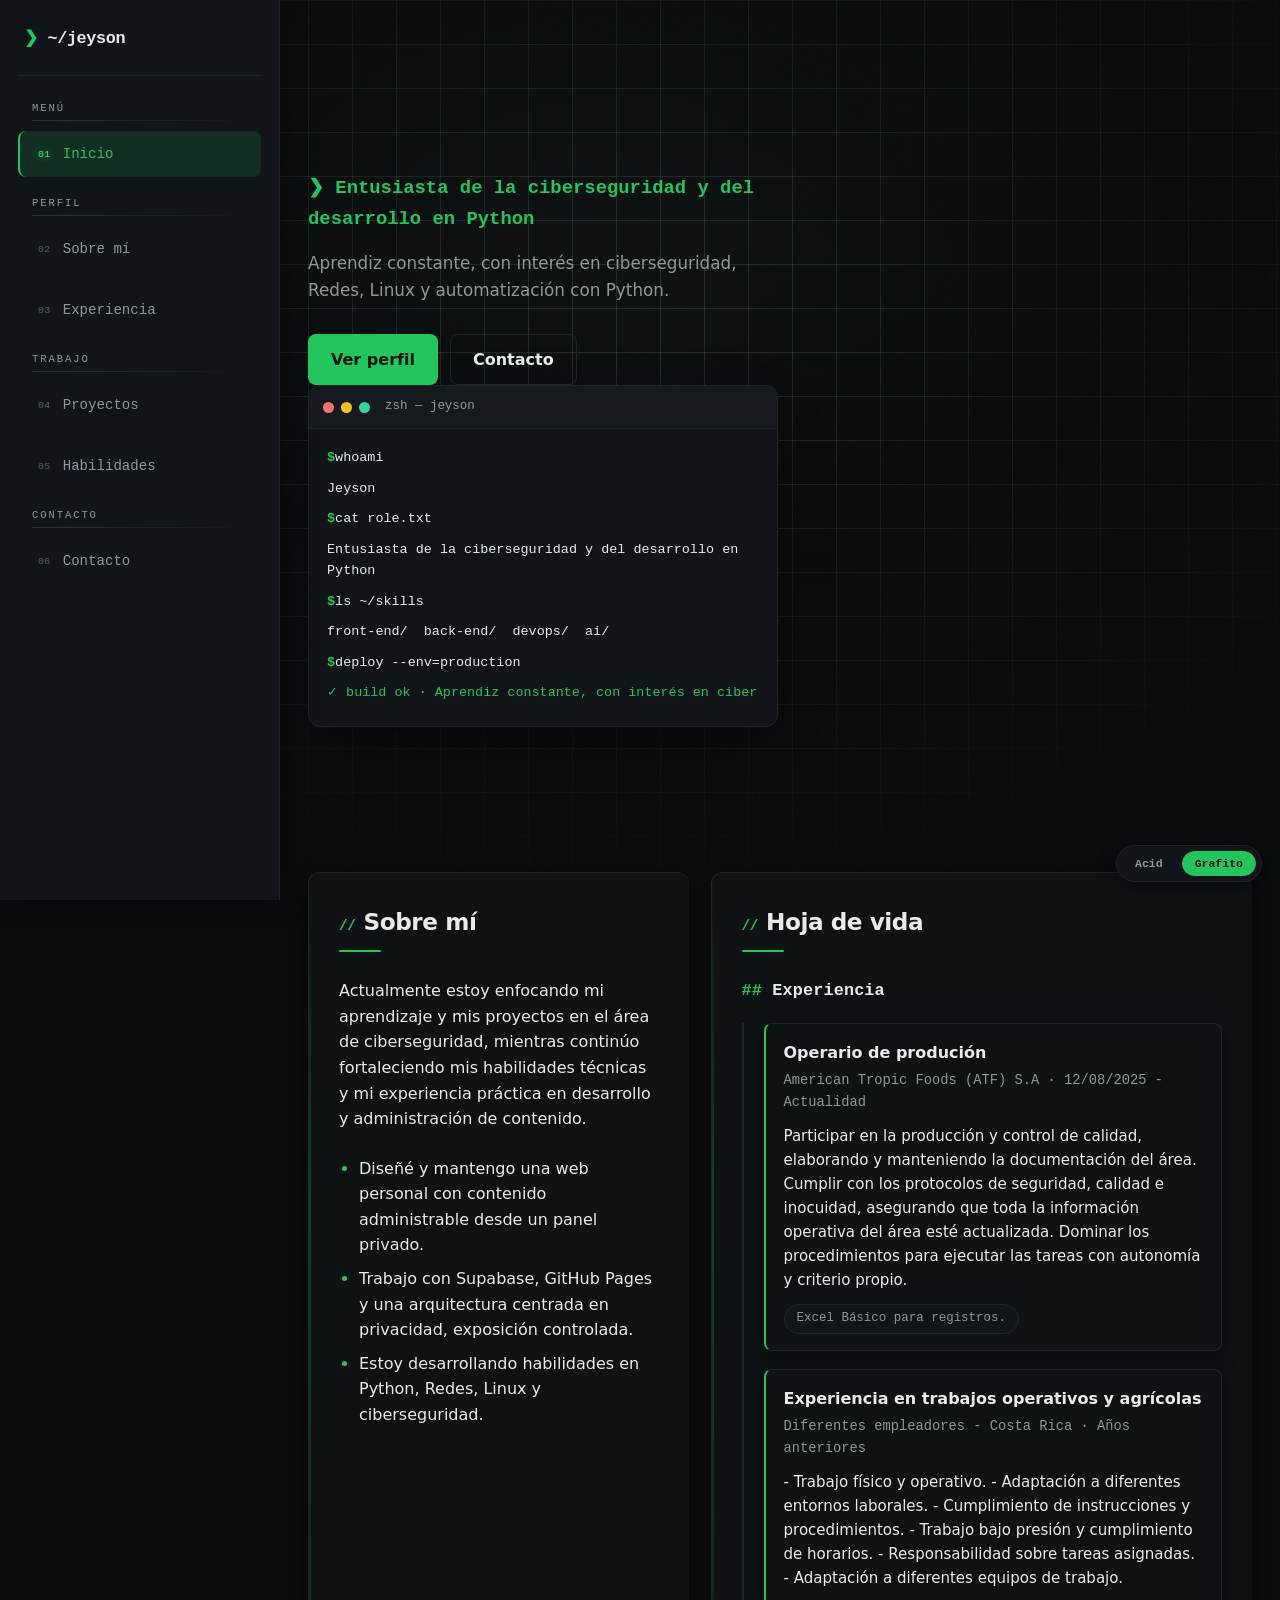
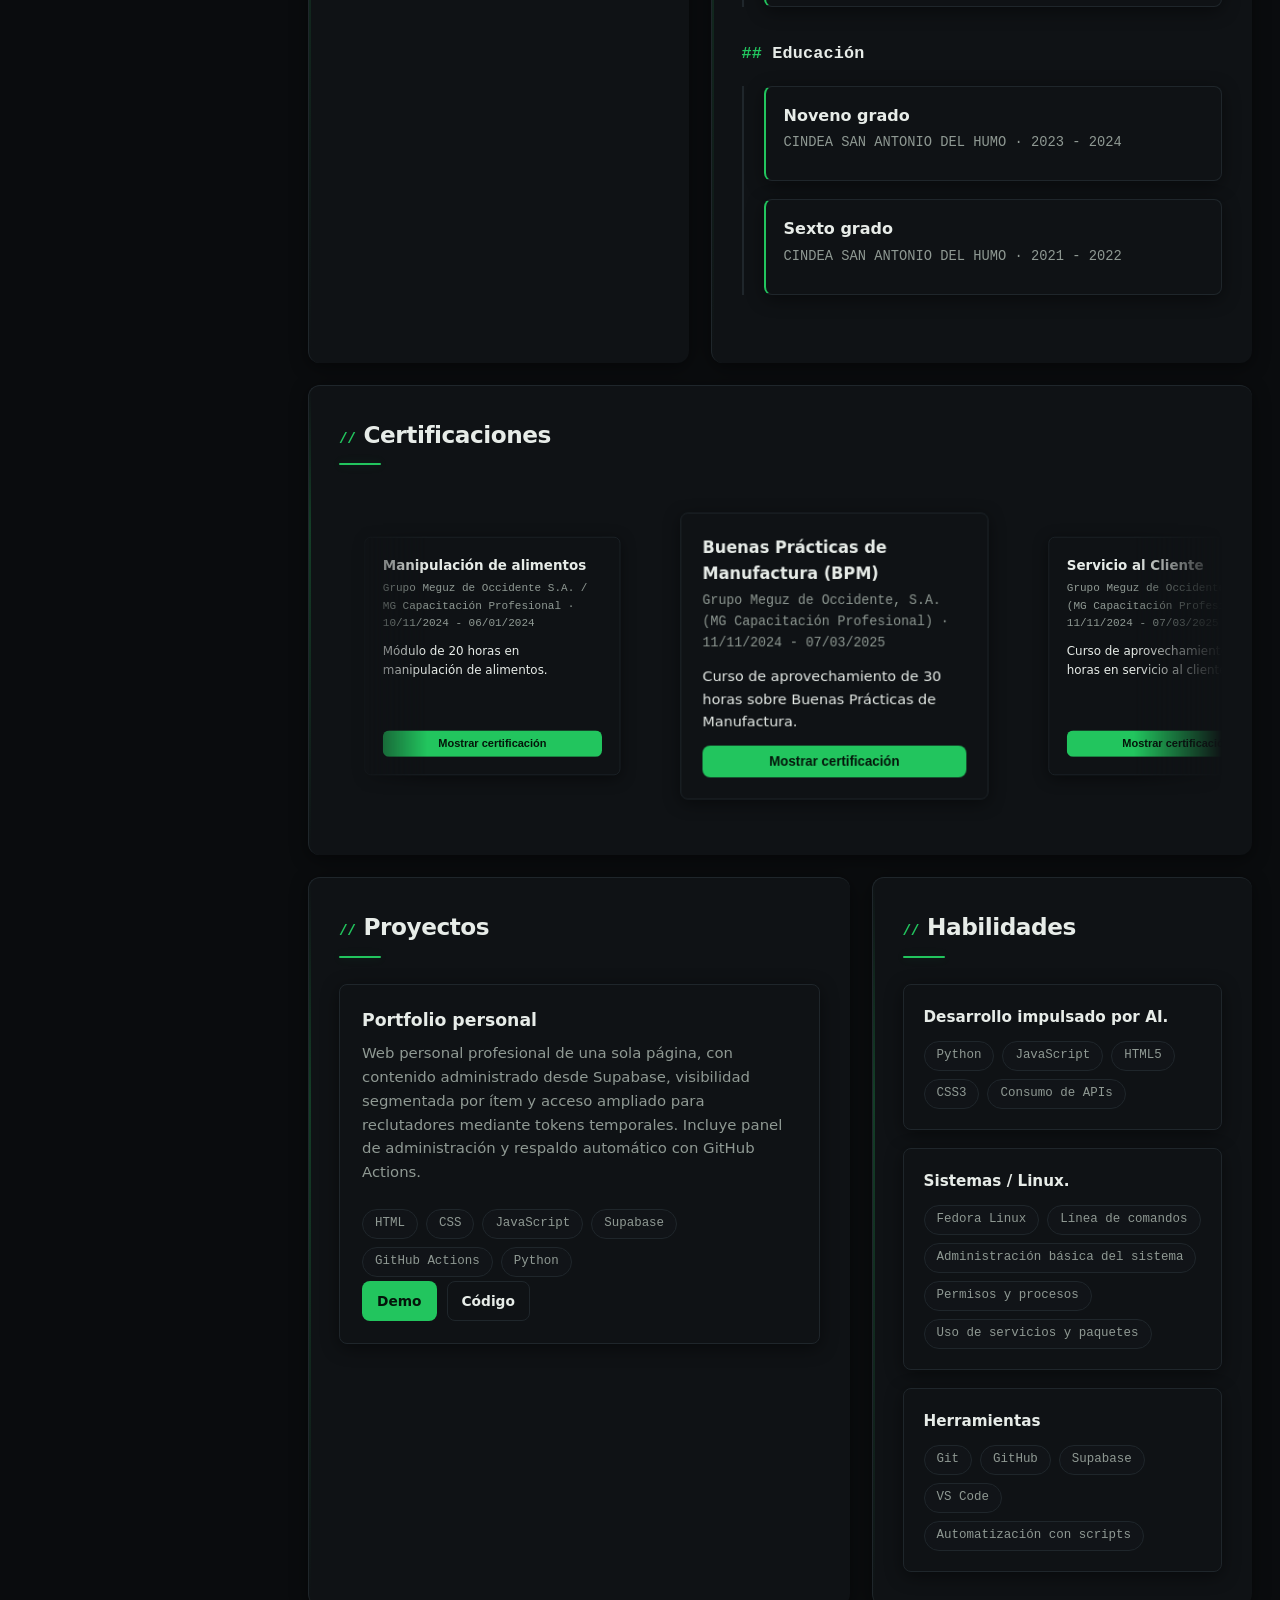
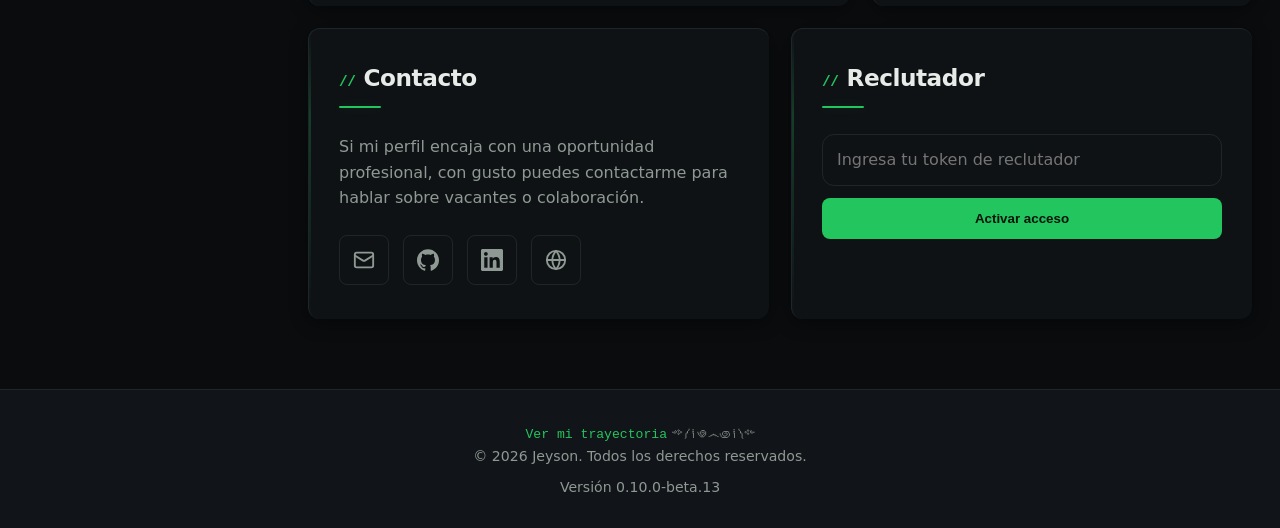
==== commit c758dcea: "fix sidebar: se elimina la tarjeta de estado 'disponible para proyectos' y los iconos de contacto de" ====
--- a/index.html
+++ b/index.html
@@ -6,7 +6,7 @@
   <title>⛓Portfolio⛓</title>
   <meta name="description" content="Web personal profesional.">
   <link rel="icon" type="image/x-icon" href="assets/darkness.ico">
-  <link rel="stylesheet" href="style.css?v=16">
+  <link rel="stylesheet" href="style.css?v=17">
 </head>
 <body>
   <div class="bg-toggle" role="group" aria-label="Cambiar tono de fondo">
@@ -18,7 +18,7 @@
     <a class="peer-link" href="trayectoria/">Ver mi trayectoria</a>
     <a class="footer-admin" href="admin/">༺༼༐౷෴಄༐༽༻</a>
     <p class="footer-text">© 2026 Jeyson. Todos los derechos reservados.</p>
-    <p>Versión 0.10.0-beta.12</p>
+    <p>Versión 0.10.0-beta.13</p>
   </footer>
   <script>
     (function () {
@@ -47,6 +47,6 @@
     })();
   </script>
   <script src="supabase-config.js?v=2"></script>
-  <script src="script.js?v=25"></script>
+  <script src="script.js?v=26"></script>
 </body>
 </html>
--- a/style.css
+++ b/style.css
@@ -174,6 +174,10 @@
 /* =========================================================================
    Sidebar fija (PC >= 1025px) — estilo IDE
    ========================================================================= */
+.nav-sidebar {
+  display: none;
+}
+
 @media (min-width: 1025px) {
   .nav-sidebar {
     position: fixed;
@@ -285,75 +289,6 @@
     opacity: 1;
     text-shadow: 0 0 8px var(--accent);
   }
-
-  .sidebar-status {
-    margin-top: 18px;
-    padding-top: 16px;
-    border-top: 1px solid var(--border);
-  }
-
-  .sidebar-avail {
-    display: flex;
-    align-items: center;
-    gap: 9px;
-    font-size: 0.8rem;
-    color: var(--text-muted);
-    padding: 0 6px;
-  }
-
-  .sidebar-avail-dot {
-    flex: none;
-    width: 9px;
-    height: 9px;
-    border-radius: 50%;
-    background: var(--accent);
-    box-shadow: 0 0 0 0 rgba(34, 197, 94, 0.5);
-    animation: sidebar-pulse 2.2s ease-out infinite;
-  }
-
-  @keyframes sidebar-pulse {
-    0% {
-      box-shadow: 0 0 0 0 rgba(34, 197, 94, 0.45);
-    }
-    70% {
-      box-shadow: 0 0 0 8px rgba(34, 197, 94, 0);
-    }
-    100% {
-      box-shadow: 0 0 0 0 rgba(34, 197, 94, 0);
-    }
-  }
-
-  .sidebar-socials {
-    display: flex;
-    gap: 6px;
-    margin-top: 12px;
-    padding: 0 6px;
-  }
-
-  .sidebar-social {
-    display: inline-flex;
-    align-items: center;
-    justify-content: center;
-    width: 34px;
-    height: 34px;
-    border-radius: var(--radius-sm);
-    background: var(--surface);
-    border: 1px solid var(--border);
-    color: var(--text-muted);
-    transition: color 0.2s ease, border-color 0.2s ease, transform 0.2s ease;
-  }
-
-  .sidebar-social:hover {
-    color: var(--accent);
-    border-color: var(--accent);
-    transform: translateY(-2px);
-    text-decoration: none;
-  }
-
-  .sidebar-social svg {
-    width: 16px;
-    height: 16px;
-  }
 }
 
 /* =========================================================================
@@ -1294,8 +1229,4 @@
     transform: none;
     box-shadow: var(--shadow);
   }
-
-  .sidebar-avail-dot {
-    animation: none;
-  }
-}
+}
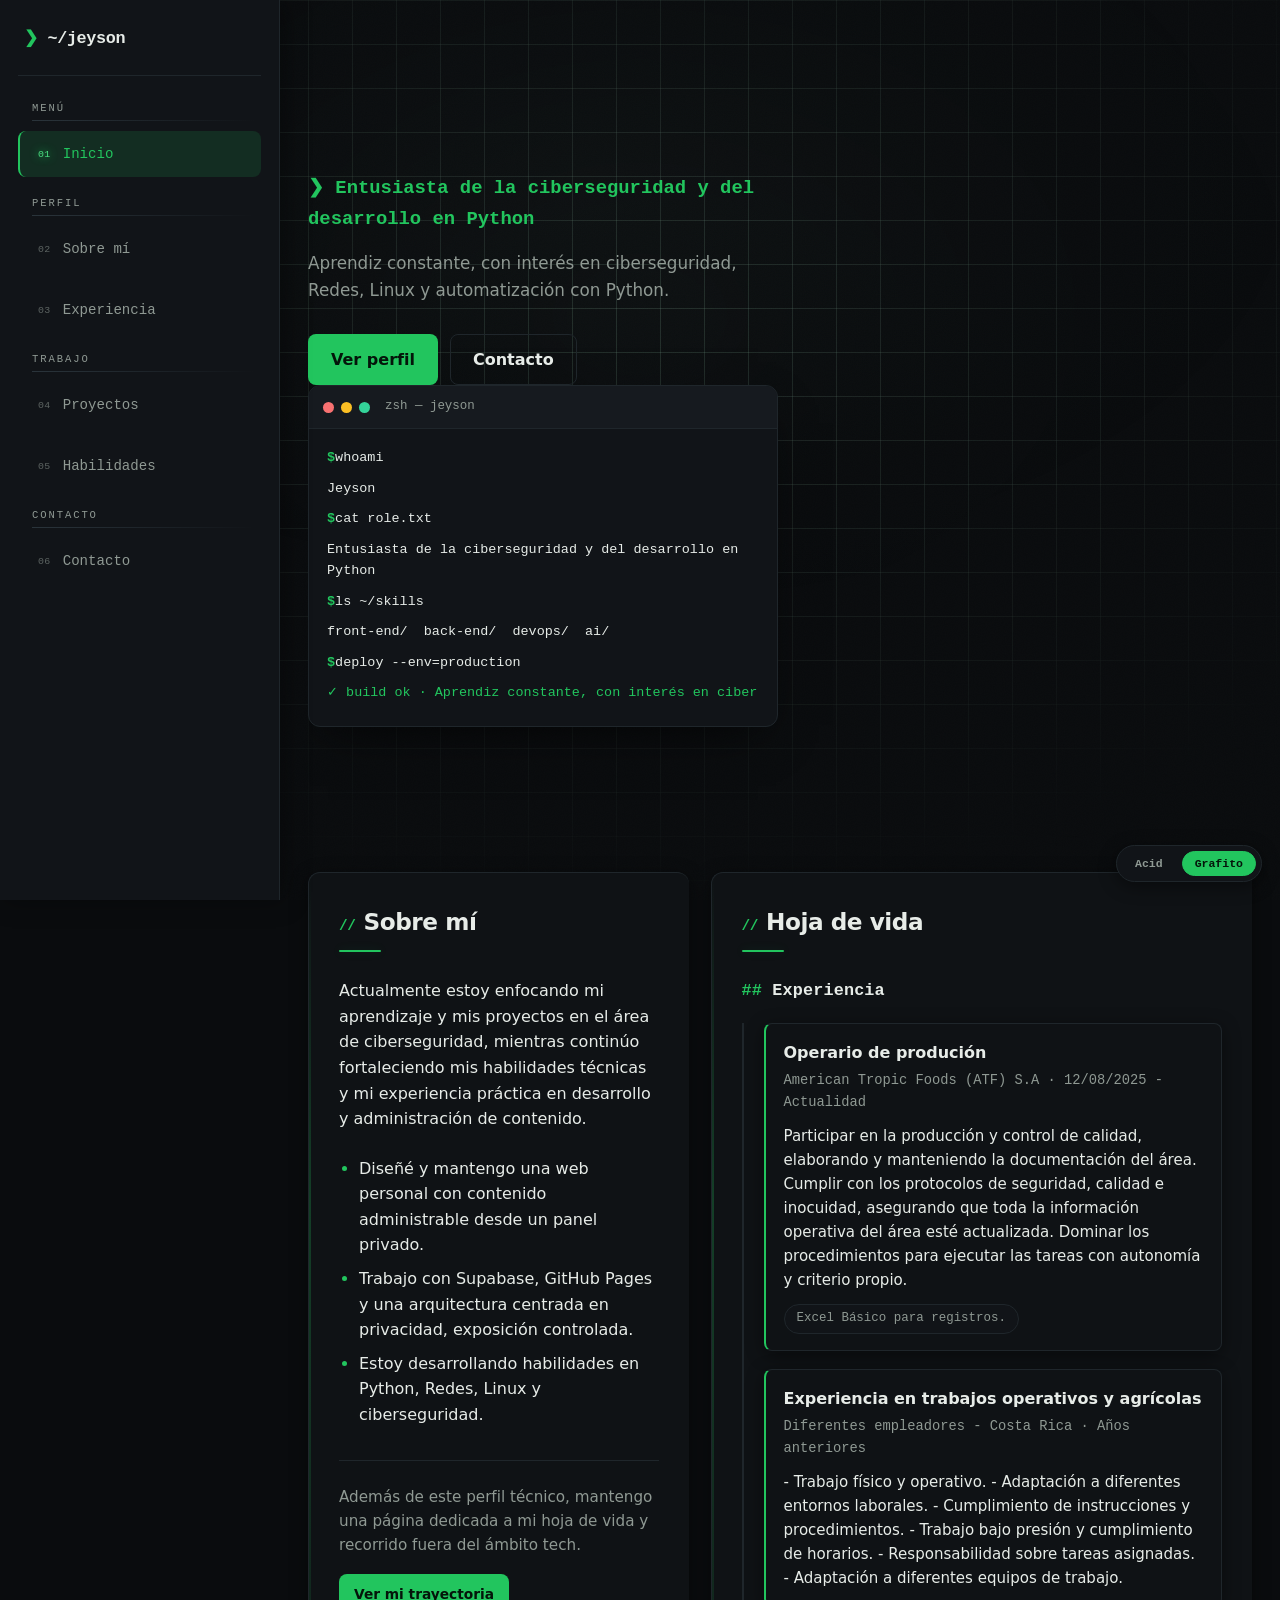
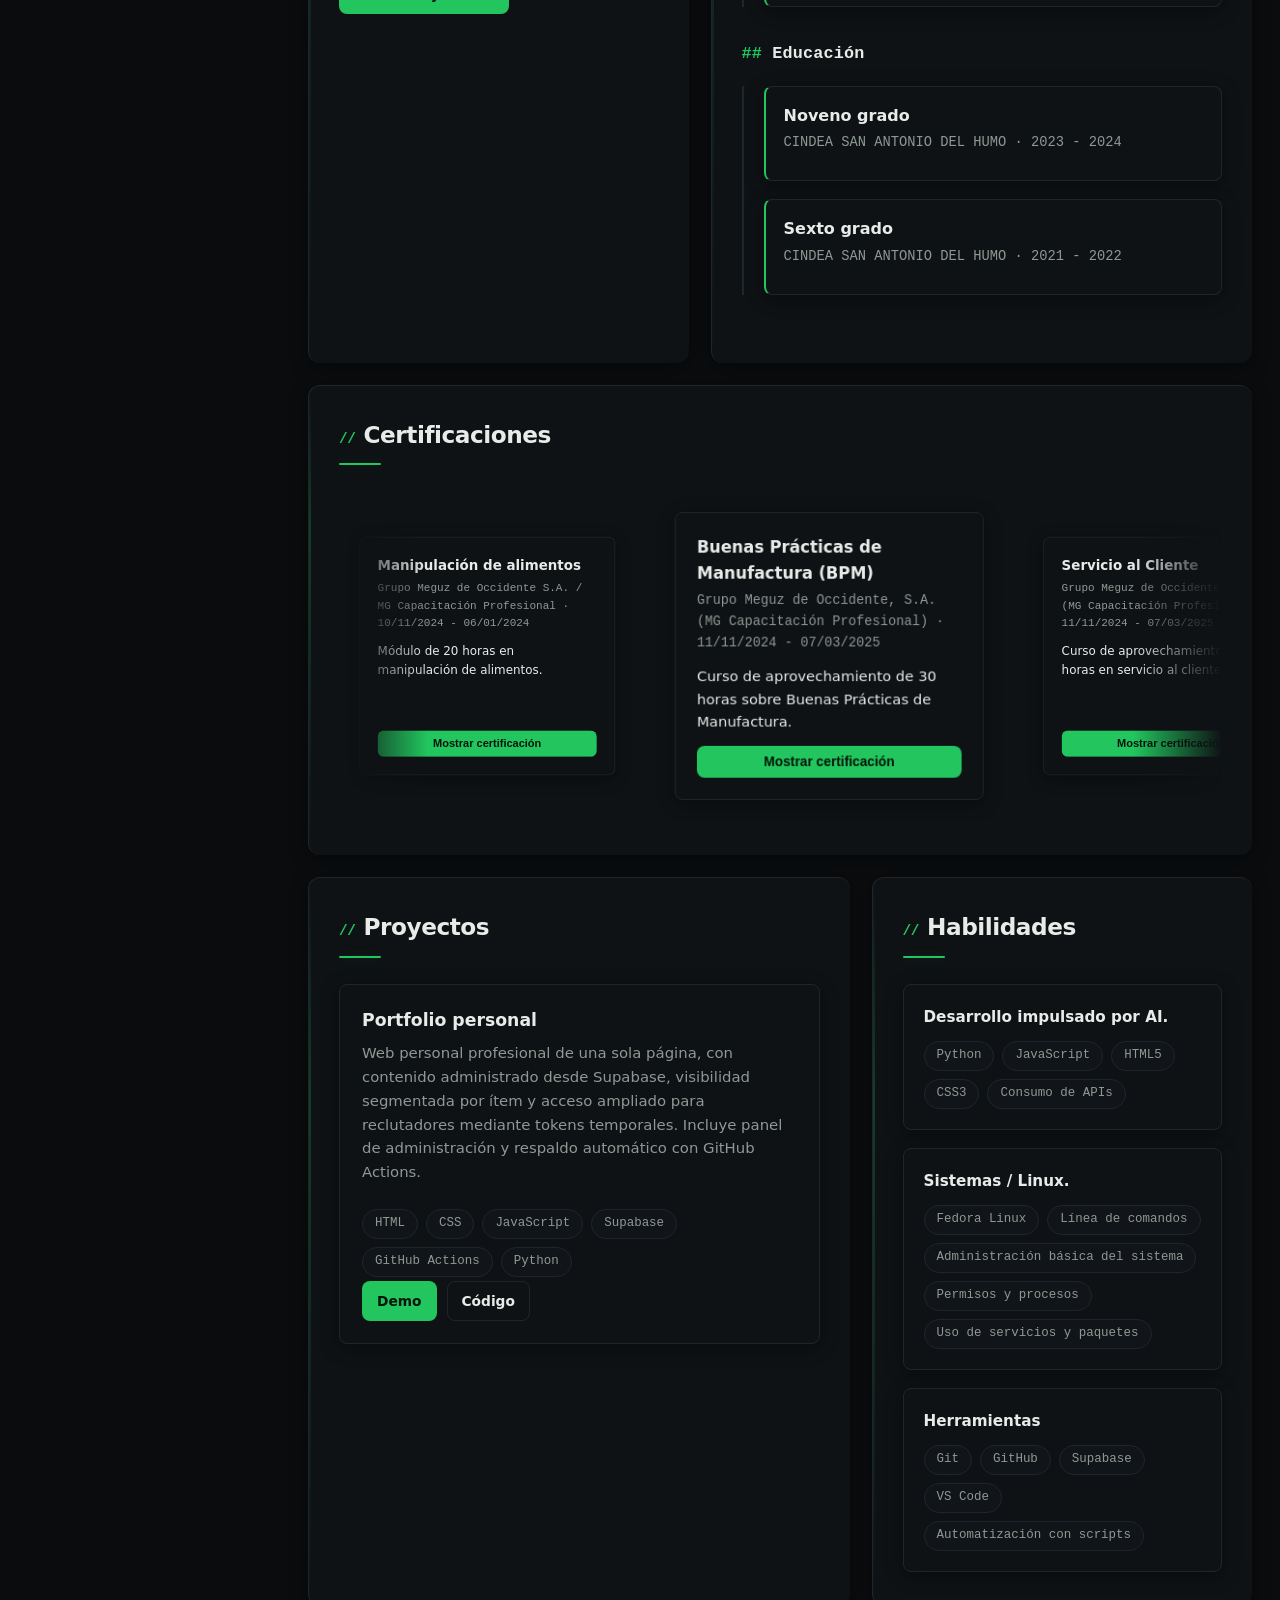
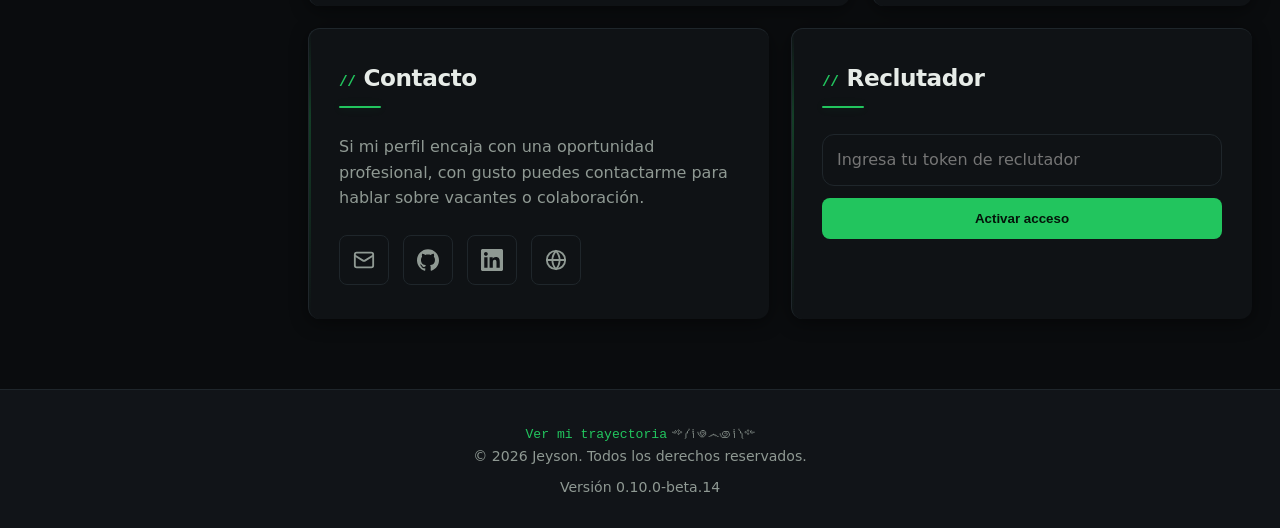
==== commit b38f5259: "sobre mi: bloque 'about-trayectoria' con texto y boton 'Ver mi trayectoria' -> trayectoria/ (solo co" ====
--- a/index.html
+++ b/index.html
@@ -6,7 +6,7 @@
   <title>⛓Portfolio⛓</title>
   <meta name="description" content="Web personal profesional.">
   <link rel="icon" type="image/x-icon" href="assets/darkness.ico">
-  <link rel="stylesheet" href="style.css?v=17">
+  <link rel="stylesheet" href="style.css?v=18">
 </head>
 <body>
   <div class="bg-toggle" role="group" aria-label="Cambiar tono de fondo">
@@ -18,7 +18,7 @@
     <a class="peer-link" href="trayectoria/">Ver mi trayectoria</a>
     <a class="footer-admin" href="admin/">༺༼༐౷෴಄༐༽༻</a>
     <p class="footer-text">© 2026 Jeyson. Todos los derechos reservados.</p>
-    <p>Versión 0.10.0-beta.13</p>
+    <p>Versión 0.10.0-beta.14</p>
   </footer>
   <script>
     (function () {
@@ -47,6 +47,6 @@
     })();
   </script>
   <script src="supabase-config.js?v=2"></script>
-  <script src="script.js?v=26"></script>
+  <script src="script.js?v=27"></script>
 </body>
 </html>
--- a/style.css
+++ b/style.css
@@ -653,6 +653,22 @@
   color: var(--accent);
 }
 
+.about-trayectoria {
+  margin-top: 32px;
+  padding-top: 24px;
+  border-top: 1px solid var(--border);
+  display: flex;
+  flex-direction: column;
+  gap: 16px;
+  align-items: flex-start;
+}
+
+.about-trayectoria-text {
+  color: var(--text-muted);
+  font-size: 0.95rem;
+  max-width: 460px;
+}
+
 /* =========================================================================
    CV / timeline
    ========================================================================= */
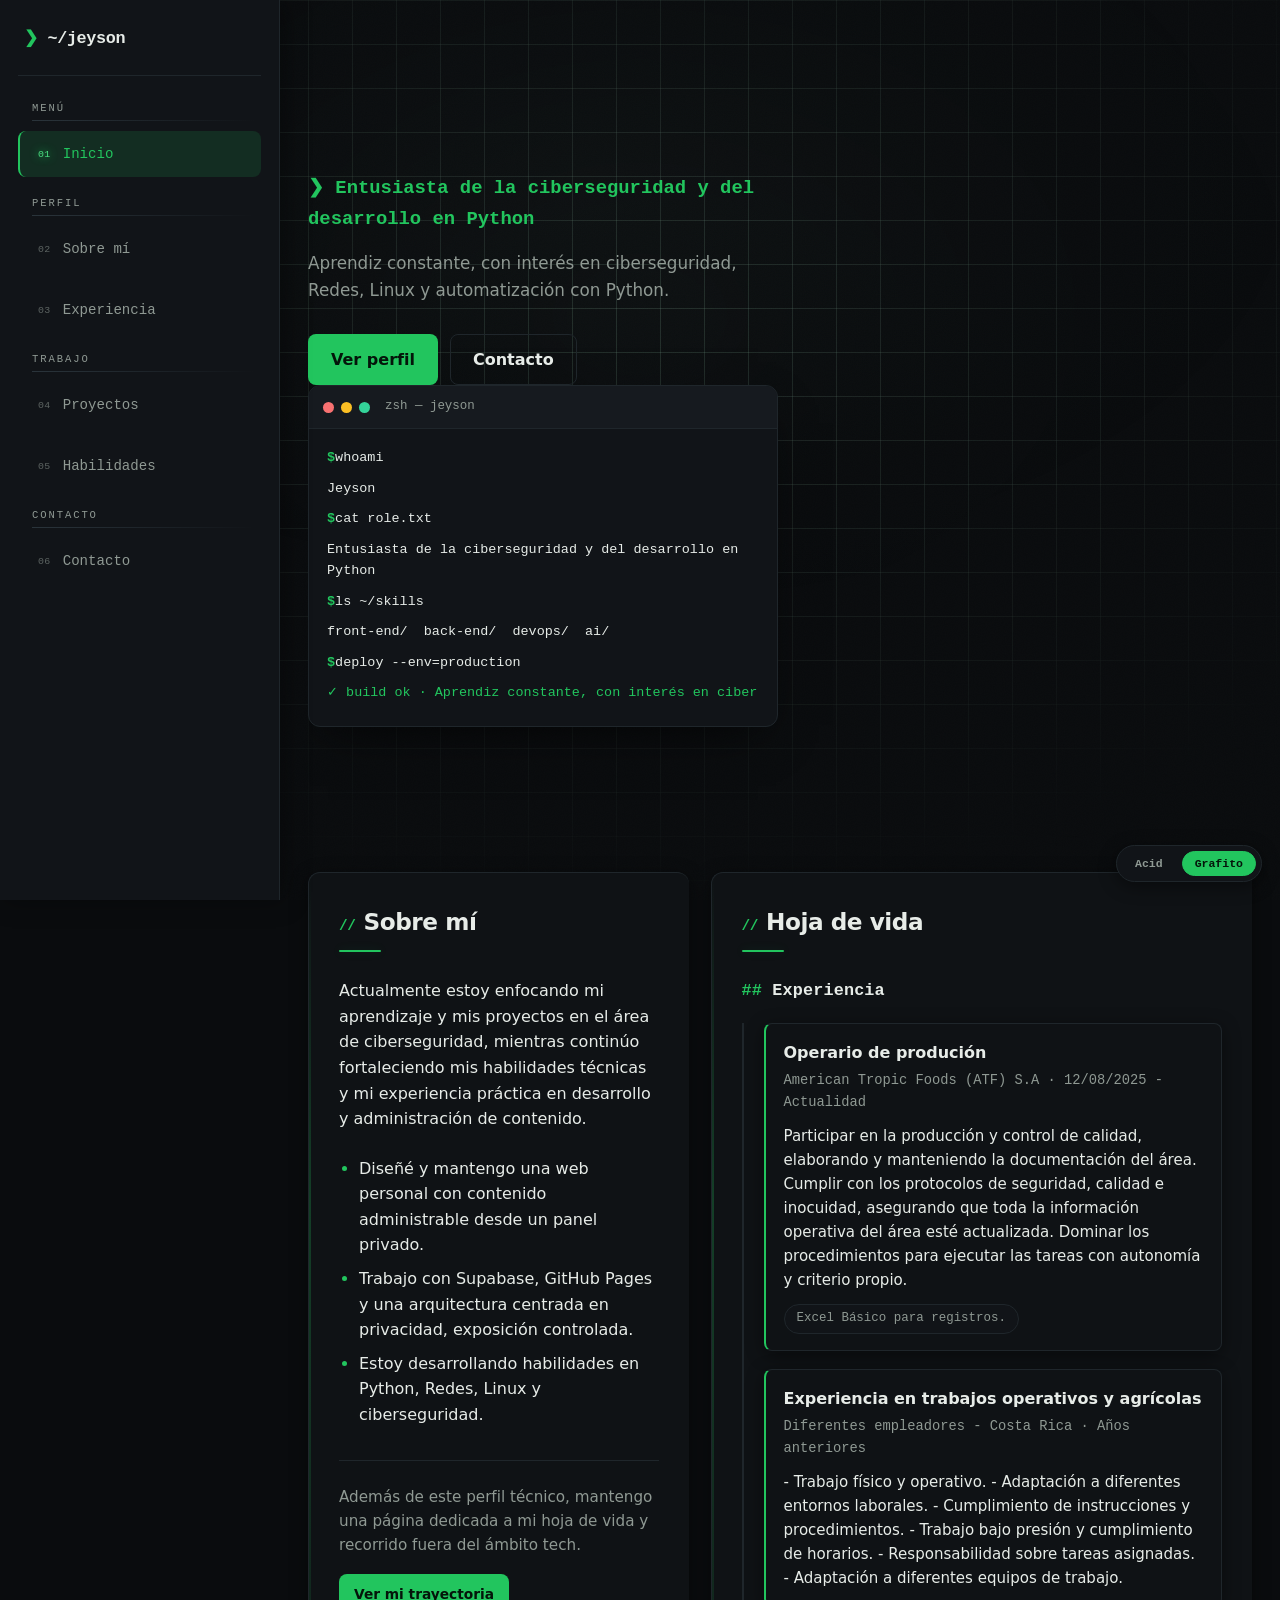
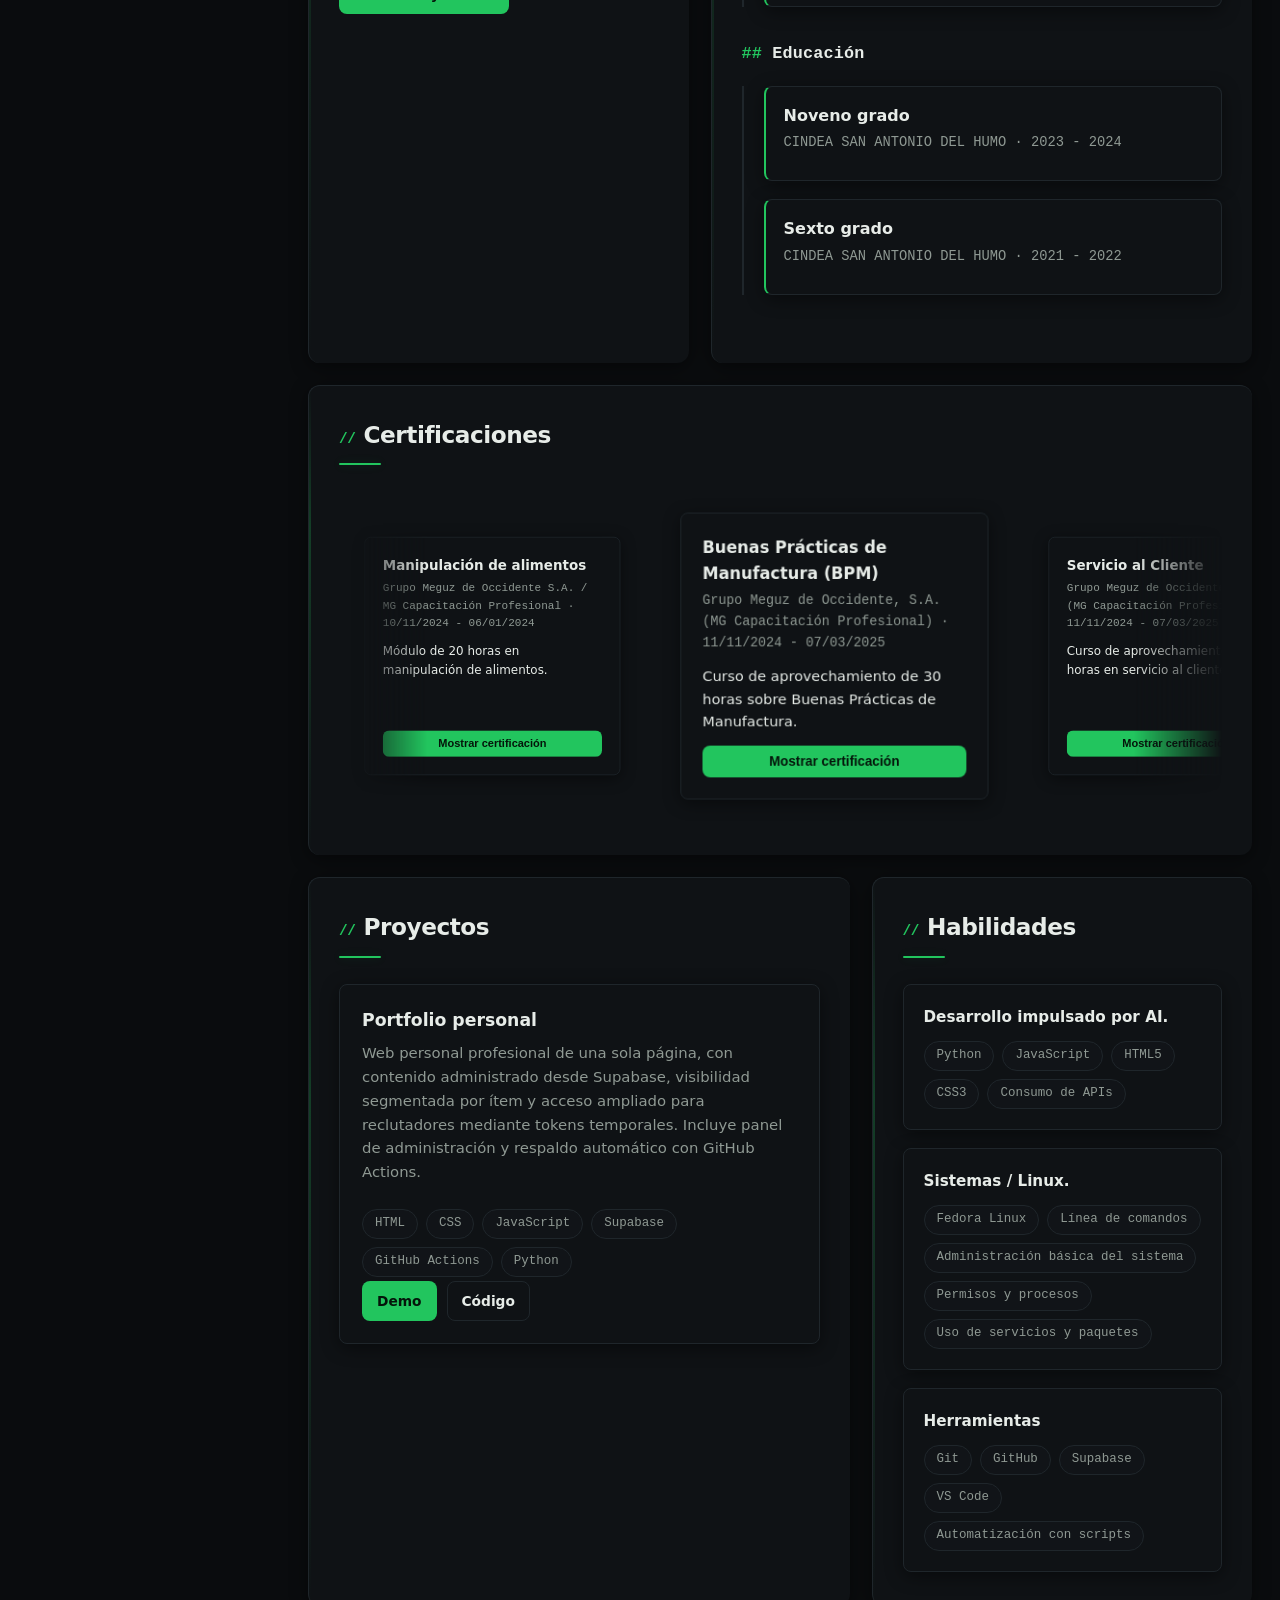
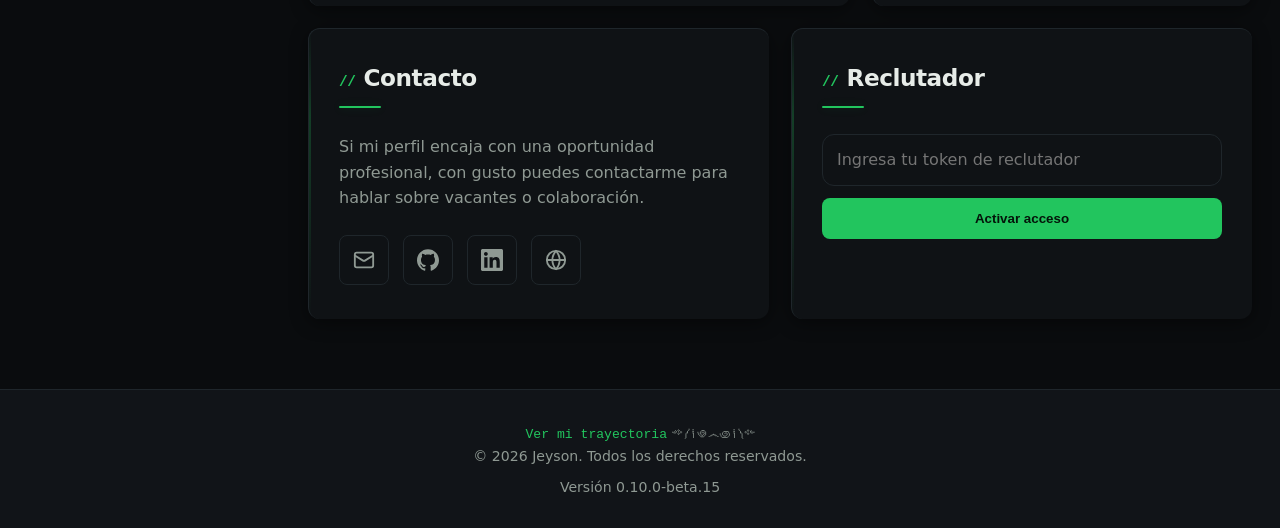
==== commit 90551c17: "admin: las vistas del panel suben a z-index 1 para que las capas de fondo del tema (ruido + grid fij" ====
--- a/index.html
+++ b/index.html
@@ -18,7 +18,7 @@
     <a class="peer-link" href="trayectoria/">Ver mi trayectoria</a>
     <a class="footer-admin" href="admin/">༺༼༐౷෴಄༐༽༻</a>
     <p class="footer-text">© 2026 Jeyson. Todos los derechos reservados.</p>
-    <p>Versión 0.10.0-beta.14</p>
+    <p>Versión 0.10.0-beta.15</p>
   </footer>
   <script>
     (function () {
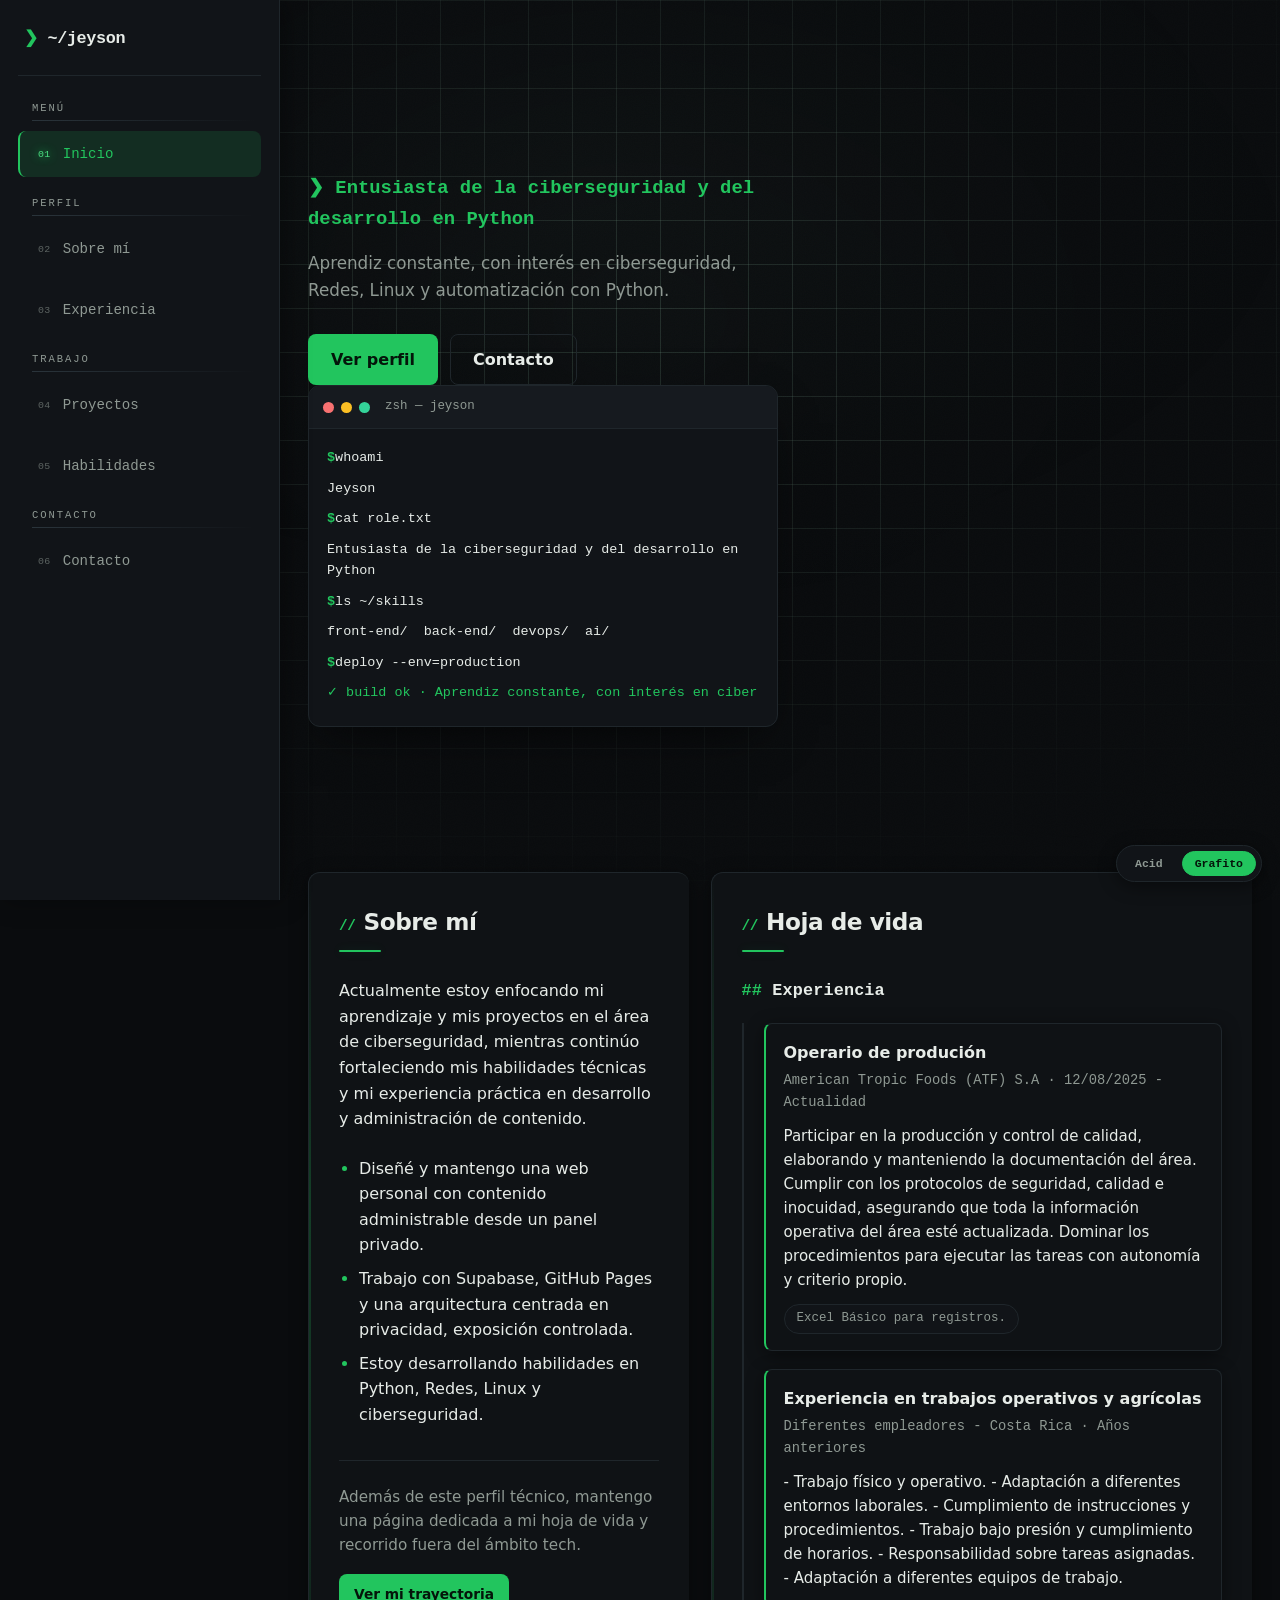
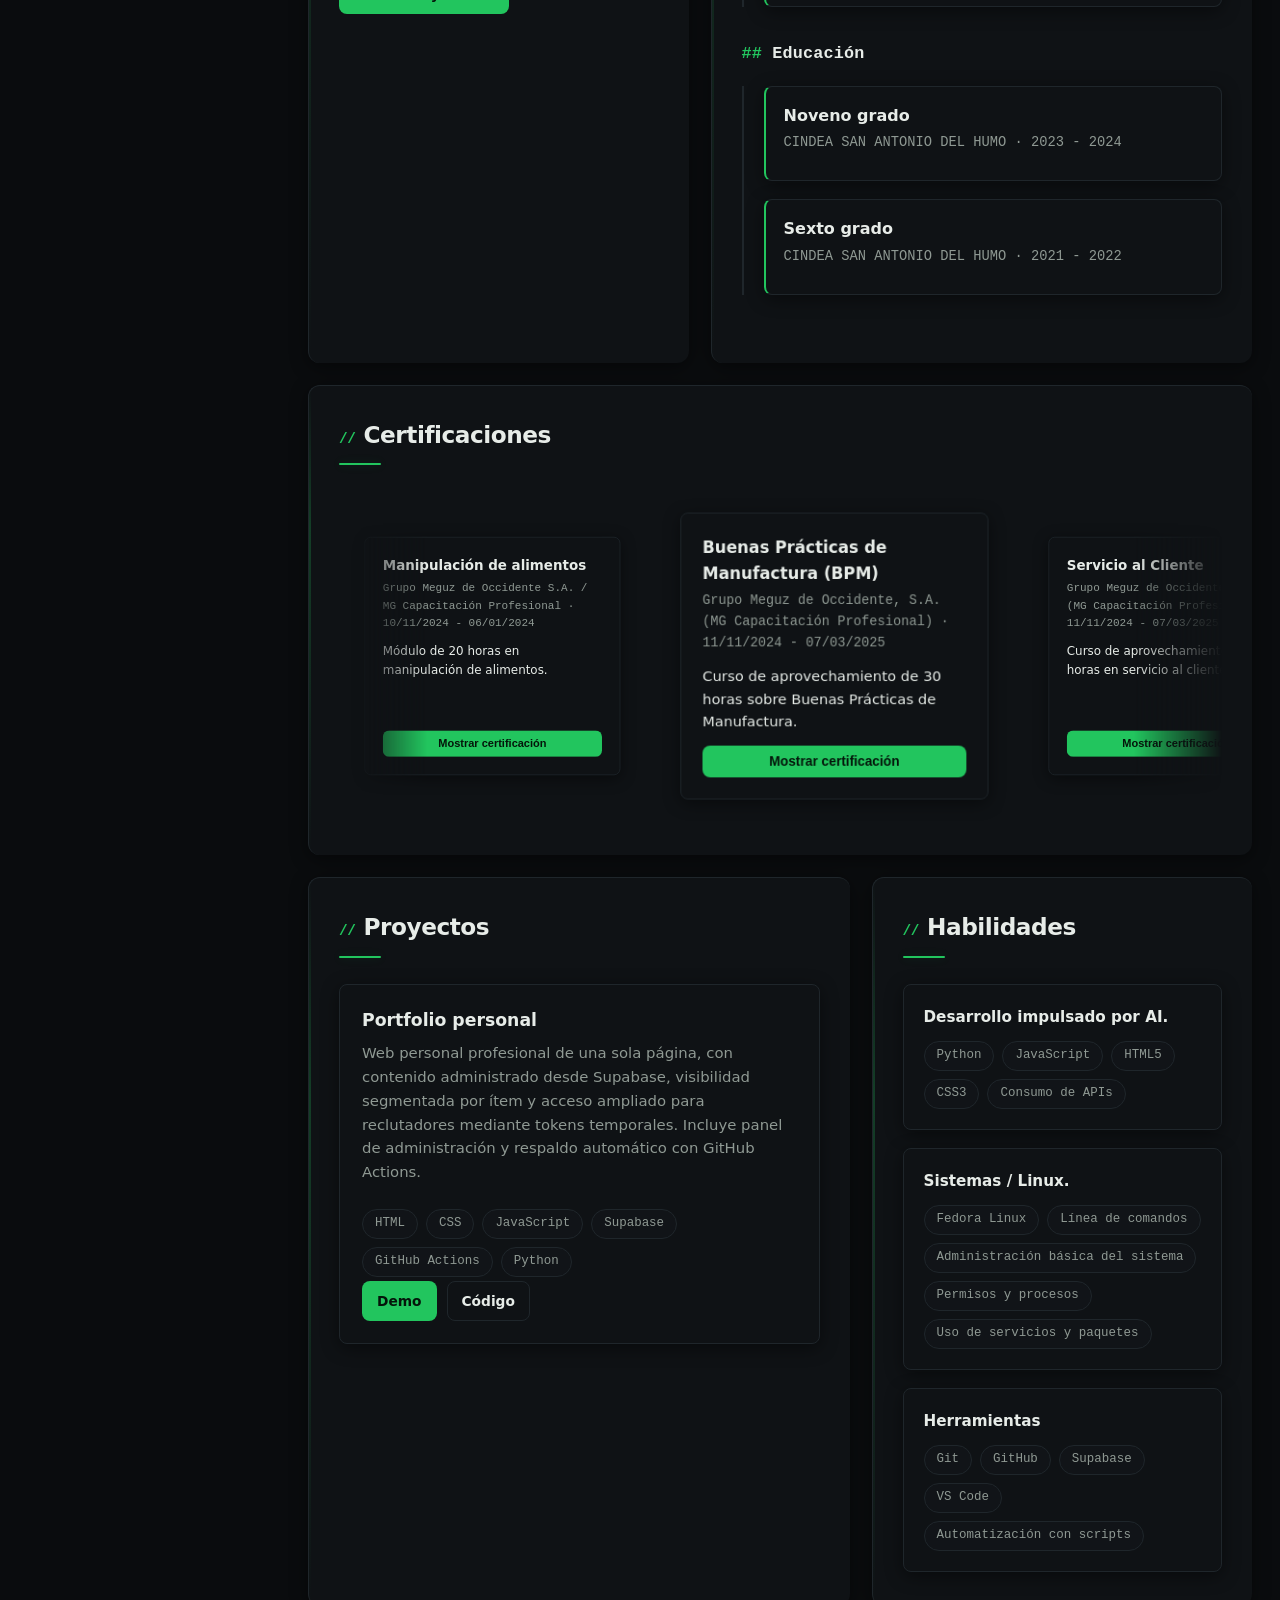
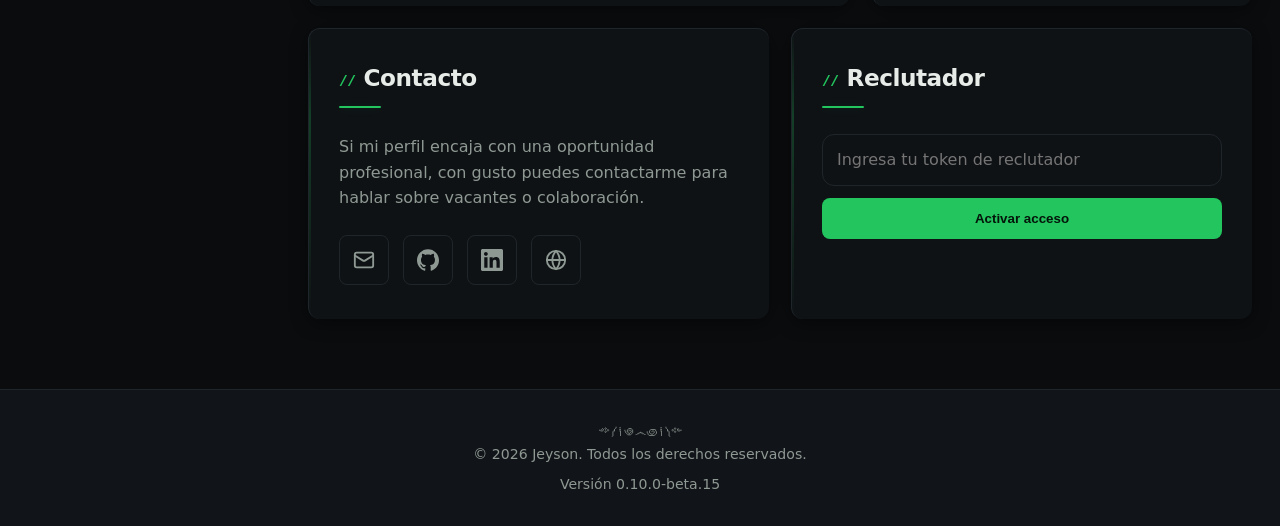
==== commit 274fd12a: "main: se quita el enlace 'Ver mi trayectoria' del footer (el boton ya vive en la seccion Sobre mi); " ====
--- a/index.html
+++ b/index.html
@@ -15,7 +15,6 @@
   </div>
   <main id="app"></main>
   <footer class="site-footer">
-    <a class="peer-link" href="trayectoria/">Ver mi trayectoria</a>
     <a class="footer-admin" href="admin/">༺༼༐౷෴಄༐༽༻</a>
     <p class="footer-text">© 2026 Jeyson. Todos los derechos reservados.</p>
     <p>Versión 0.10.0-beta.15</p>
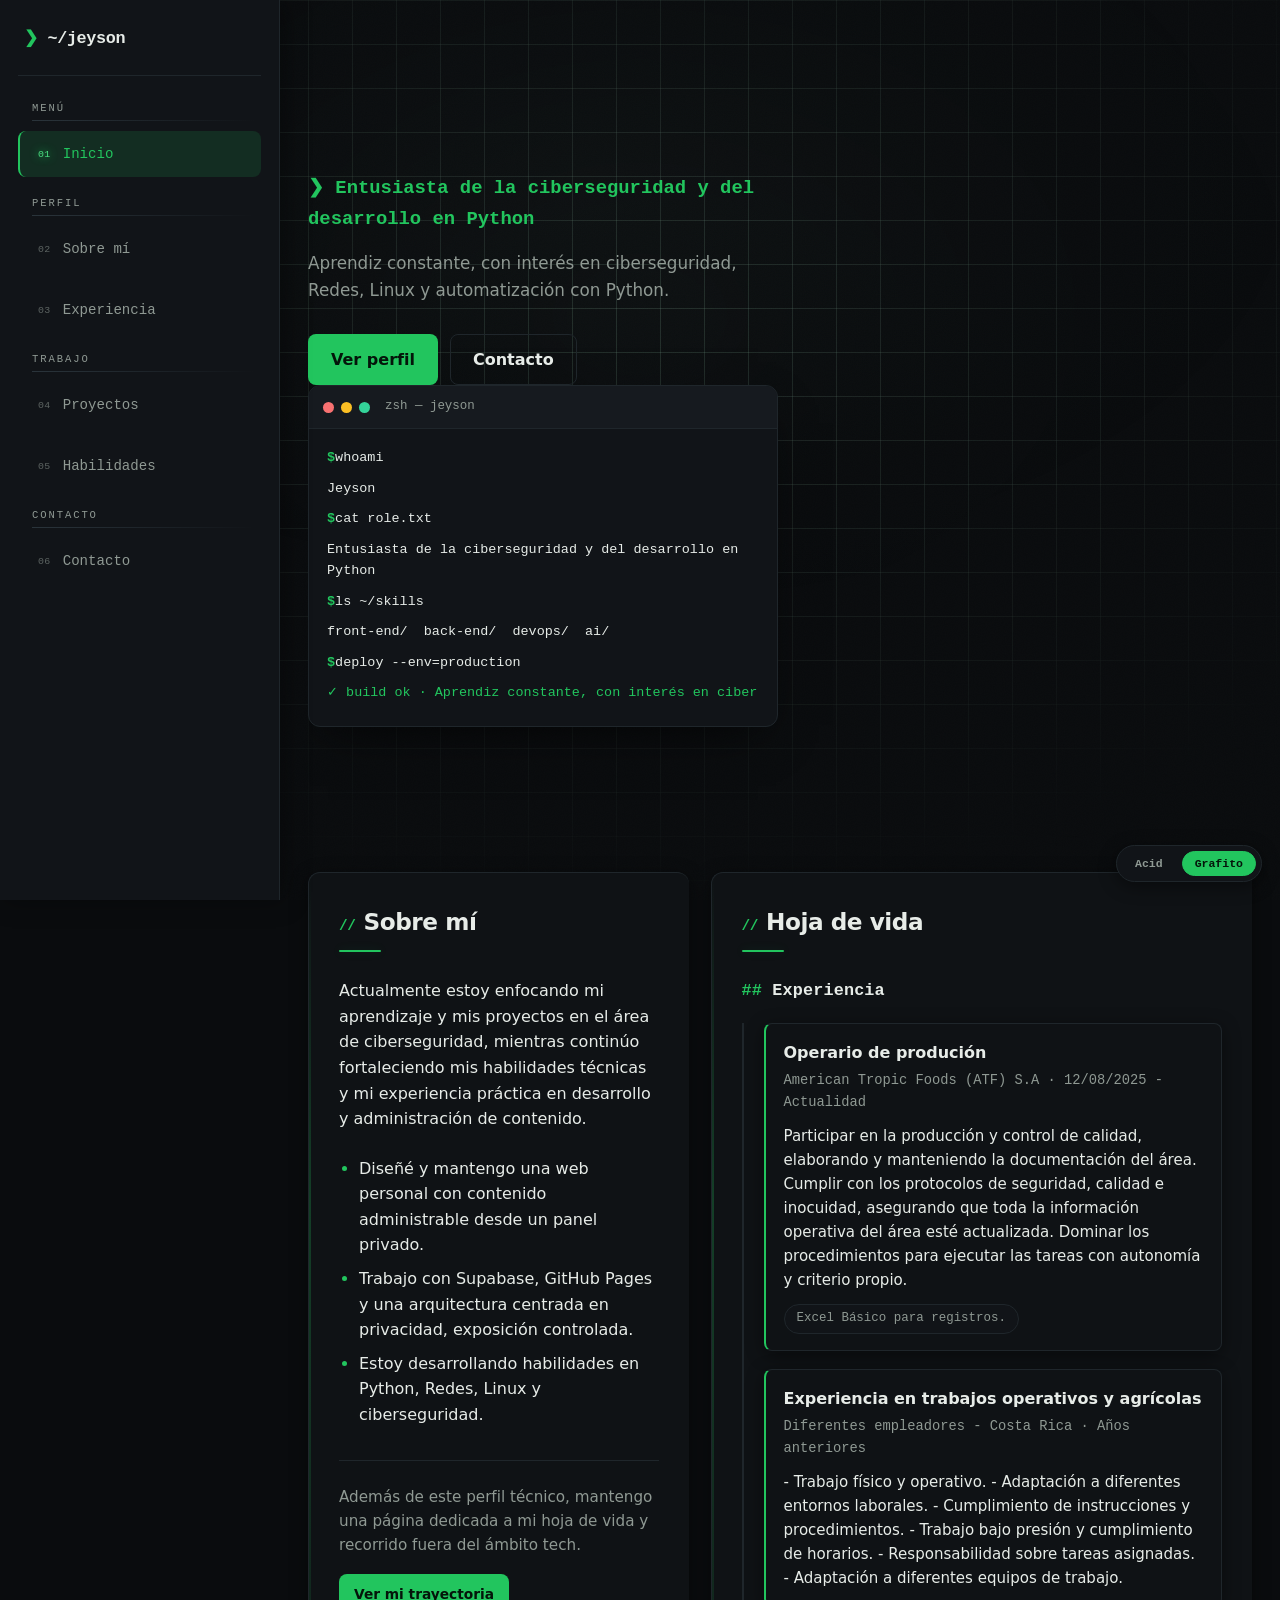
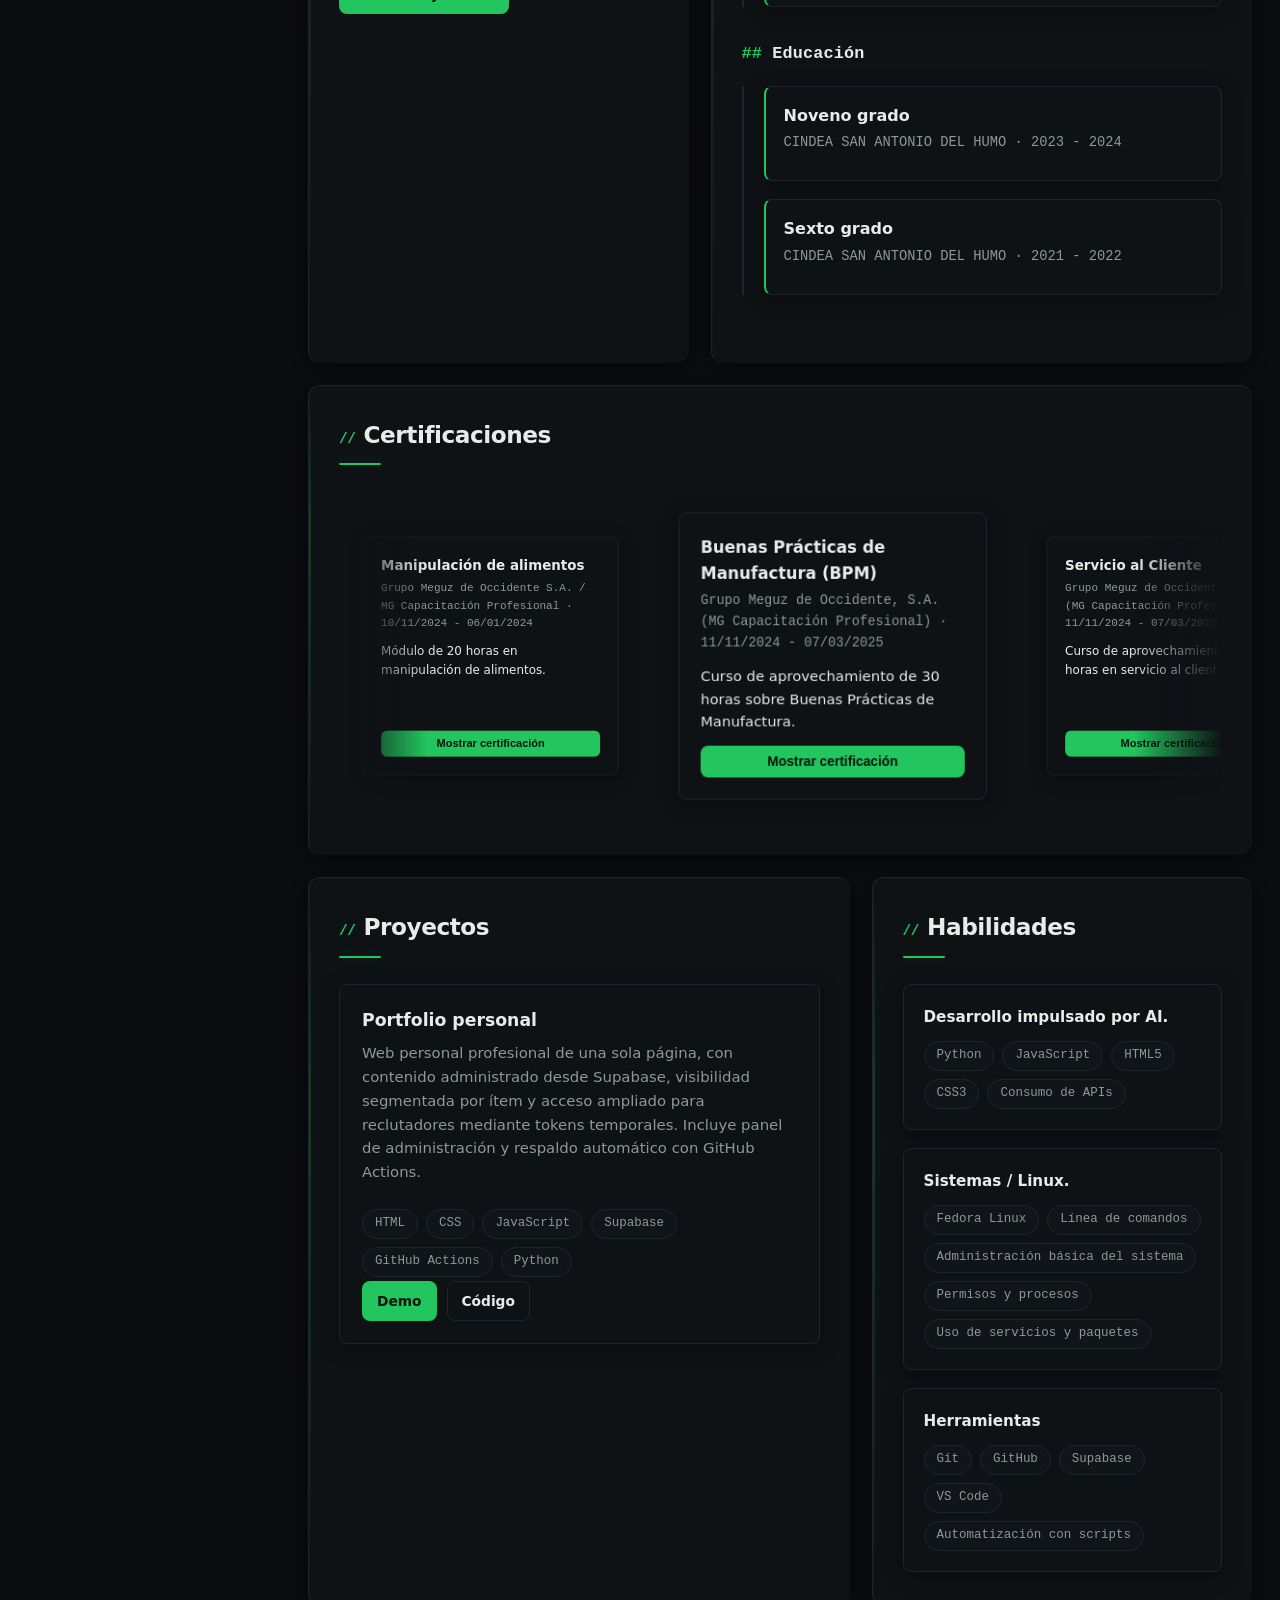
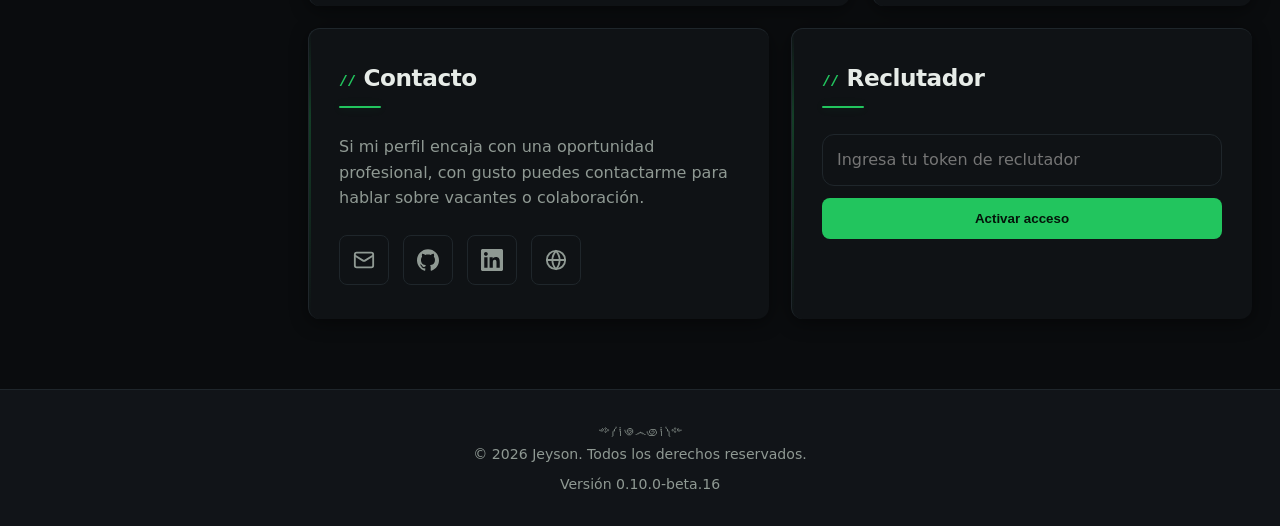
==== commit 33623e9a: "+ version 0.10.0-beta.16" ====
--- a/index.html
+++ b/index.html
@@ -17,7 +17,7 @@
   <footer class="site-footer">
     <a class="footer-admin" href="admin/">༺༼༐౷෴಄༐༽༻</a>
     <p class="footer-text">© 2026 Jeyson. Todos los derechos reservados.</p>
-    <p>Versión 0.10.0-beta.15</p>
+    <p>Versión 0.10.0-beta.16</p>
   </footer>
   <script>
     (function () {
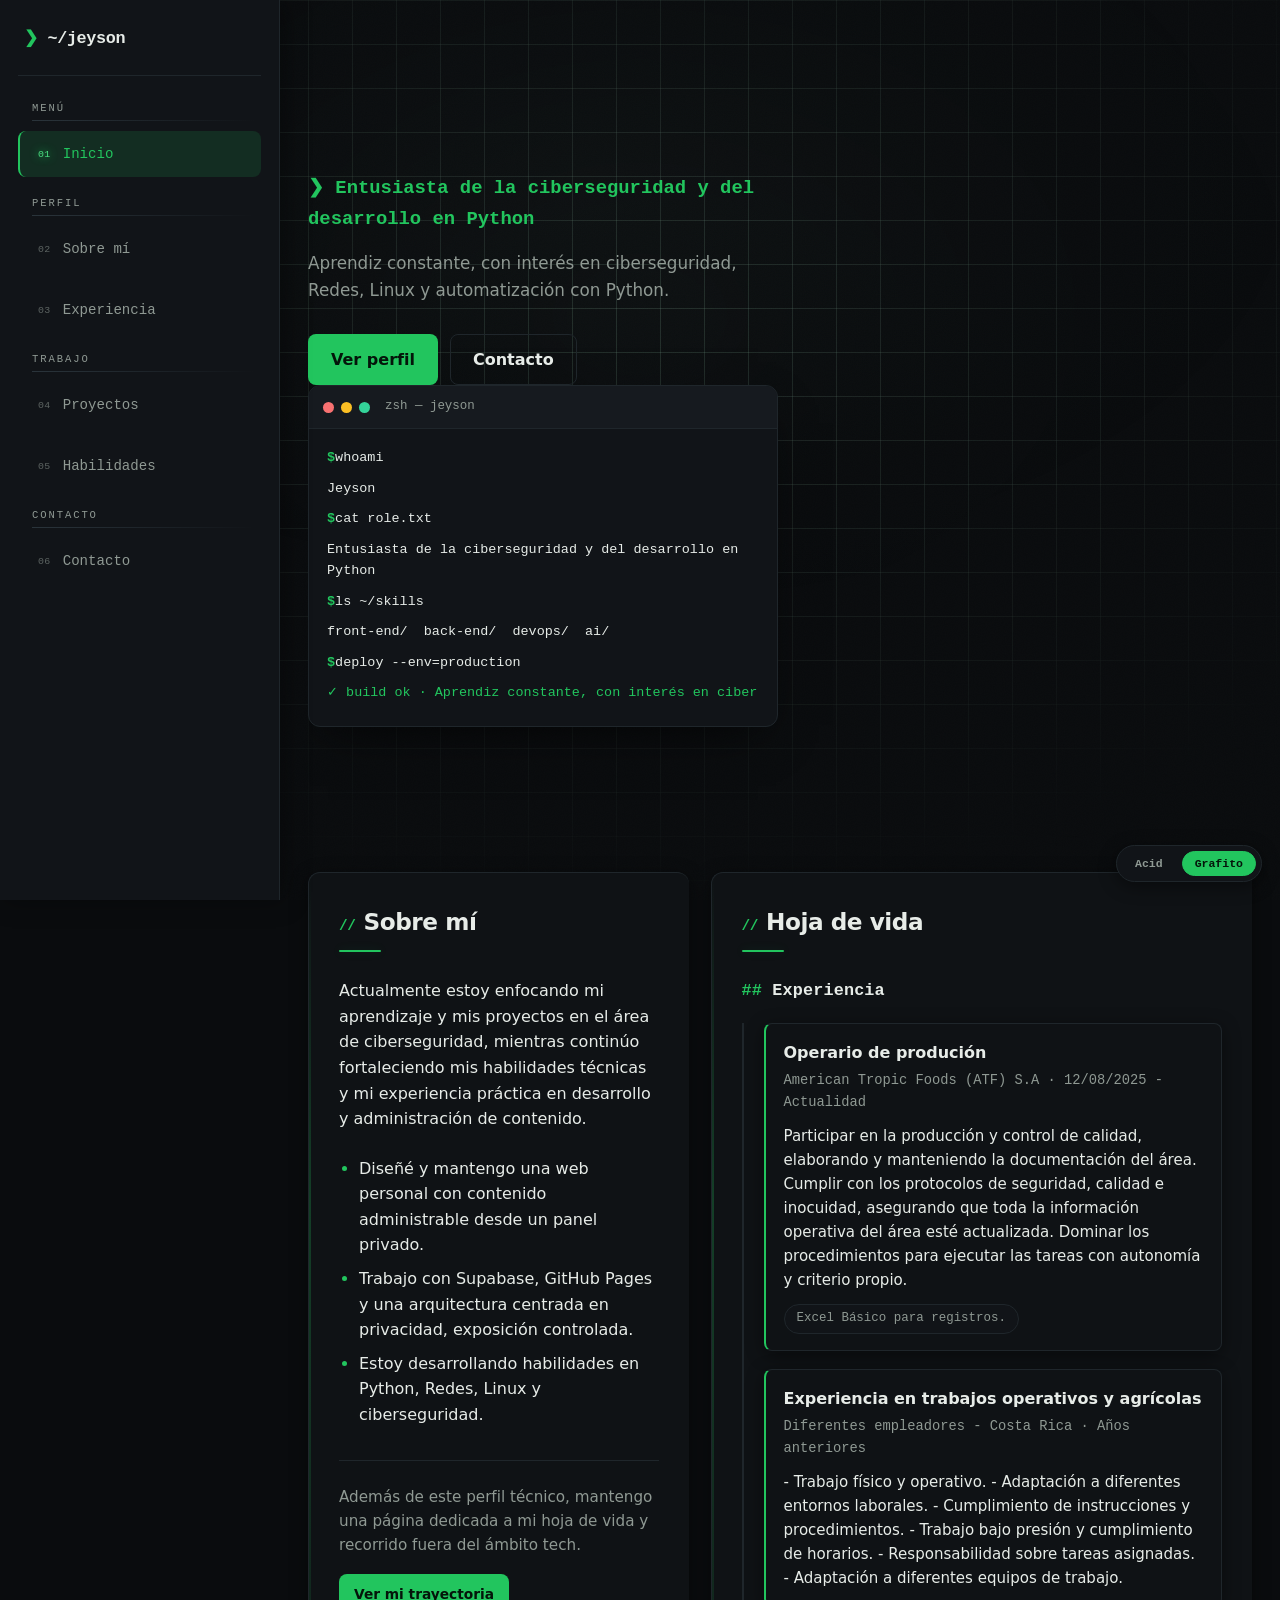
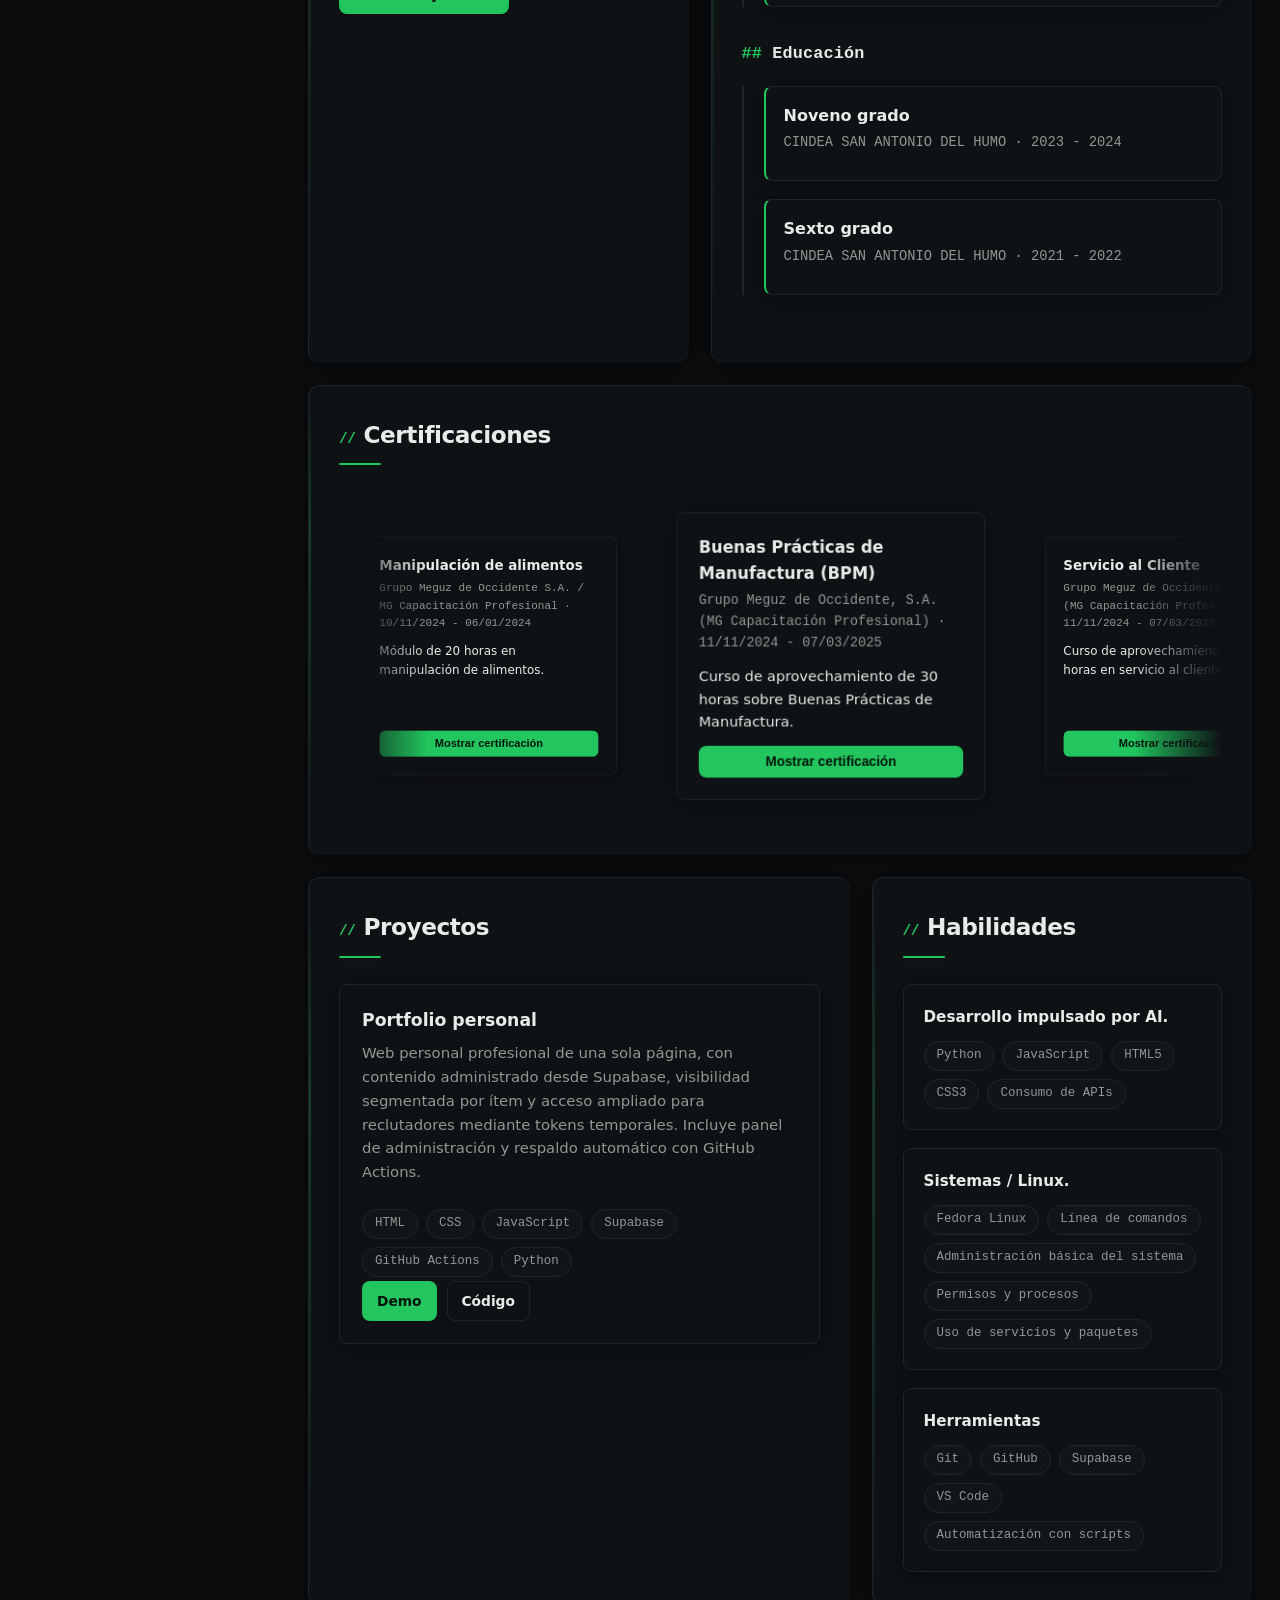
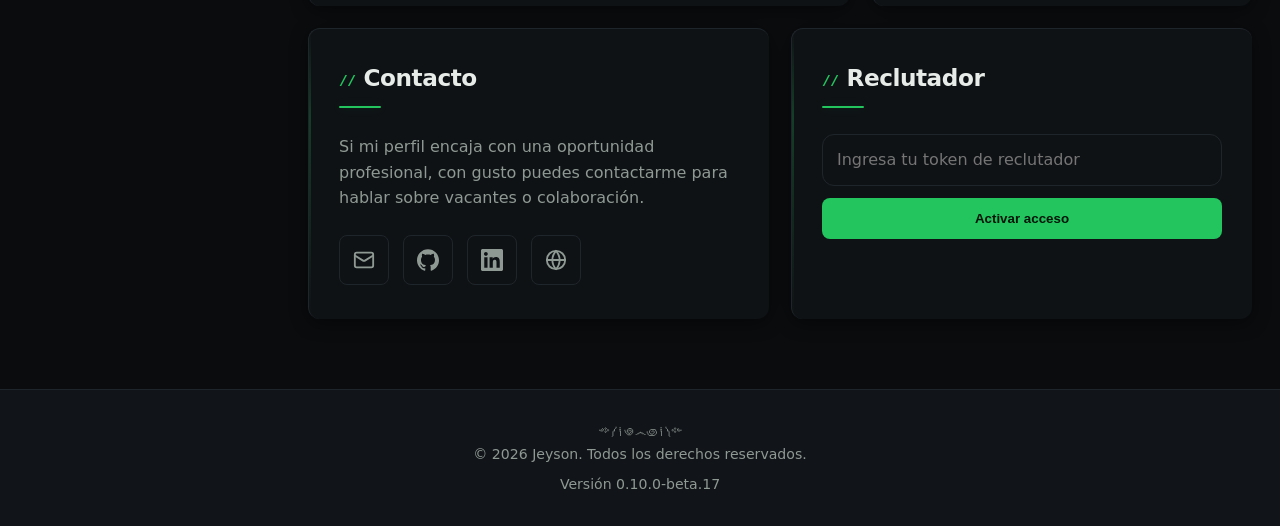
==== commit 0b2a255f: "seguridad (beta.17): filtro publico en certifications_public, get_media_asset solo servidor (service" ====
--- a/index.html
+++ b/index.html
@@ -17,7 +17,7 @@
   <footer class="site-footer">
     <a class="footer-admin" href="admin/">༺༼༐౷෴಄༐༽༻</a>
     <p class="footer-text">© 2026 Jeyson. Todos los derechos reservados.</p>
-    <p>Versión 0.10.0-beta.16</p>
+    <p>Versión 0.10.0-beta.17</p>
   </footer>
   <script>
     (function () {
